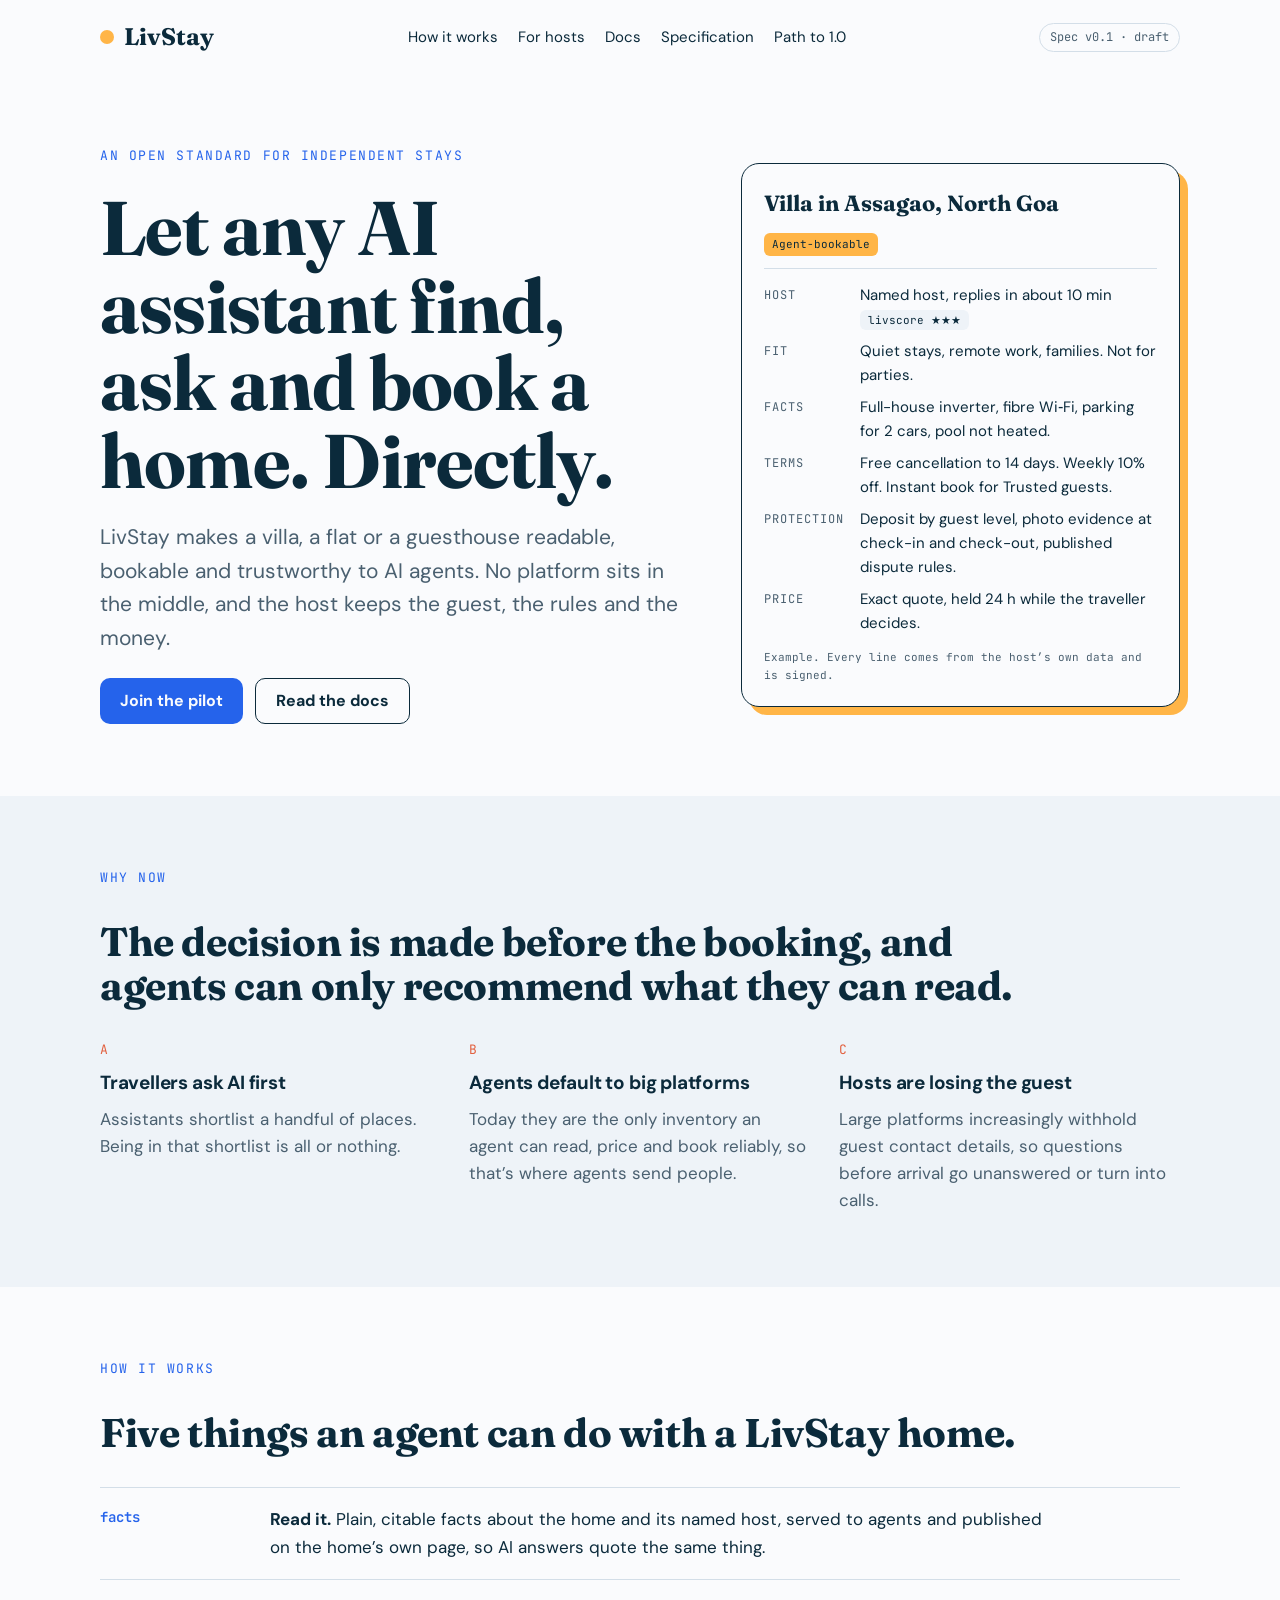
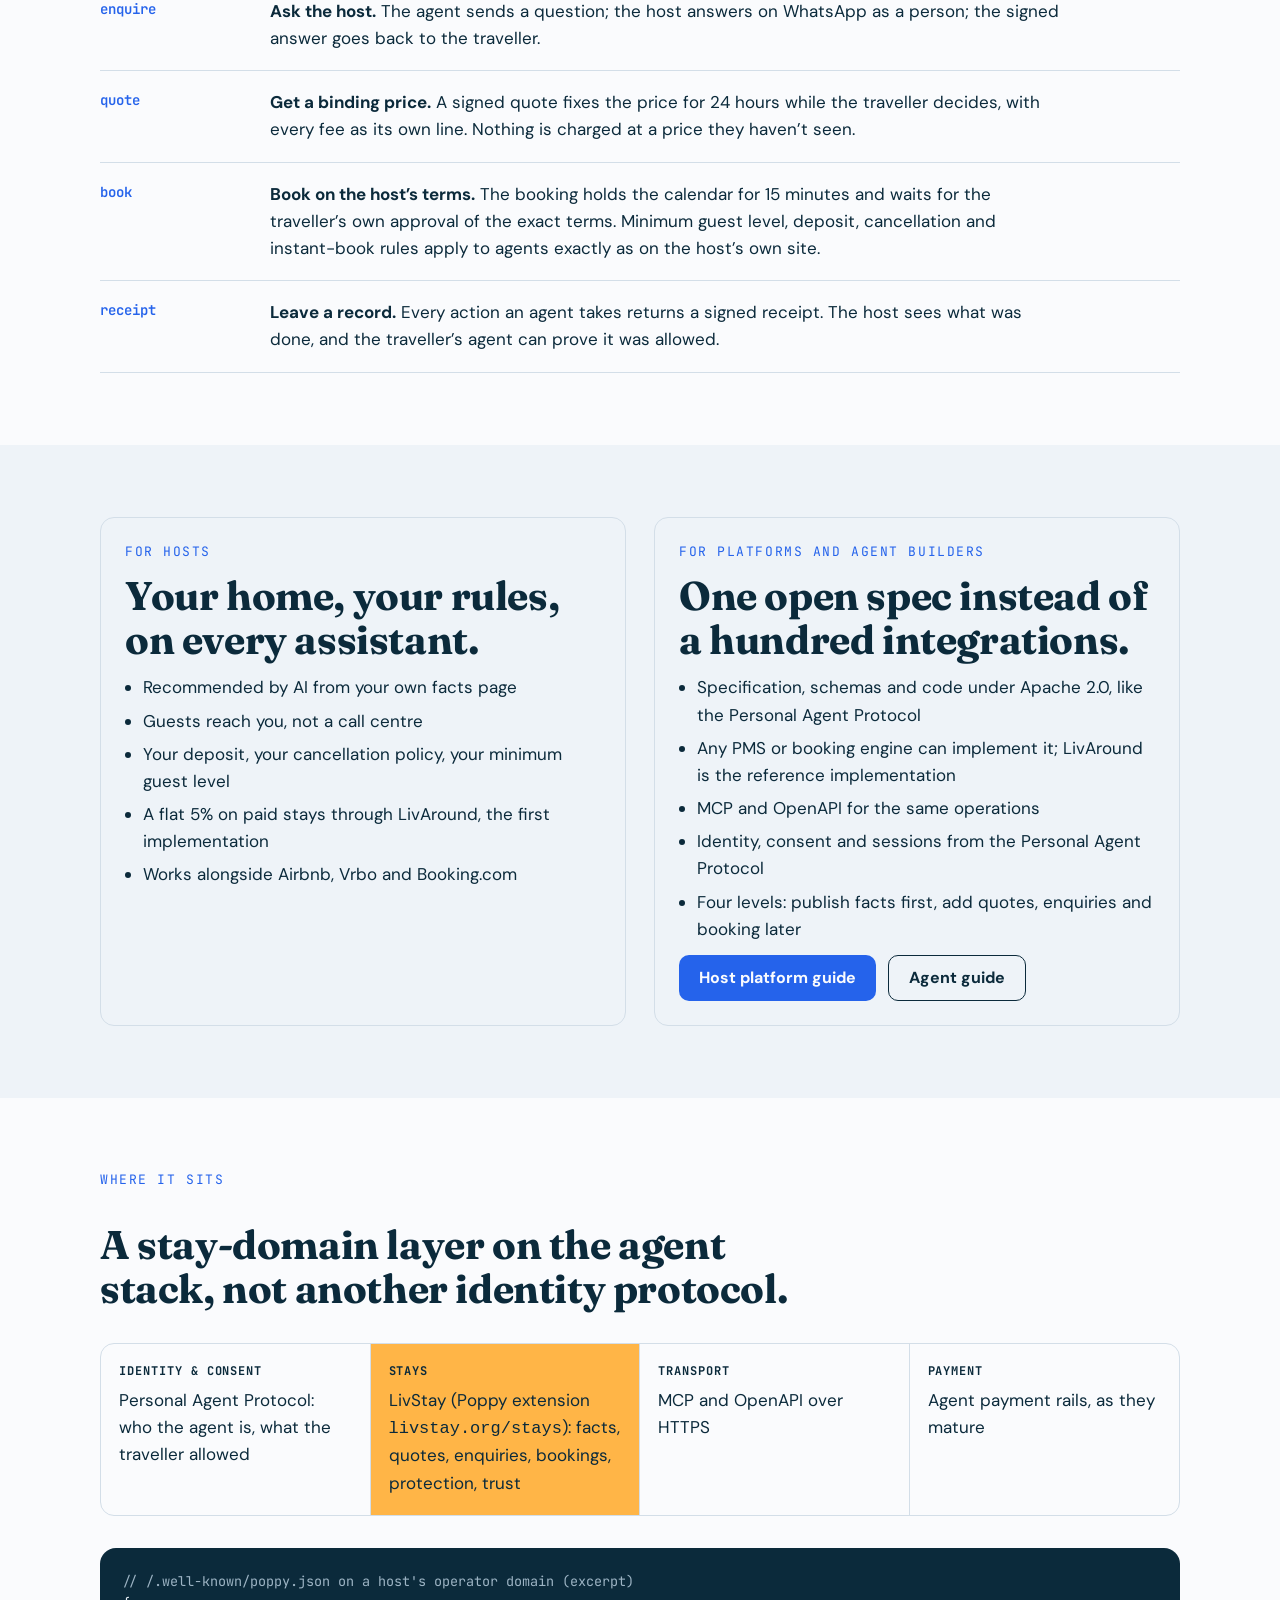
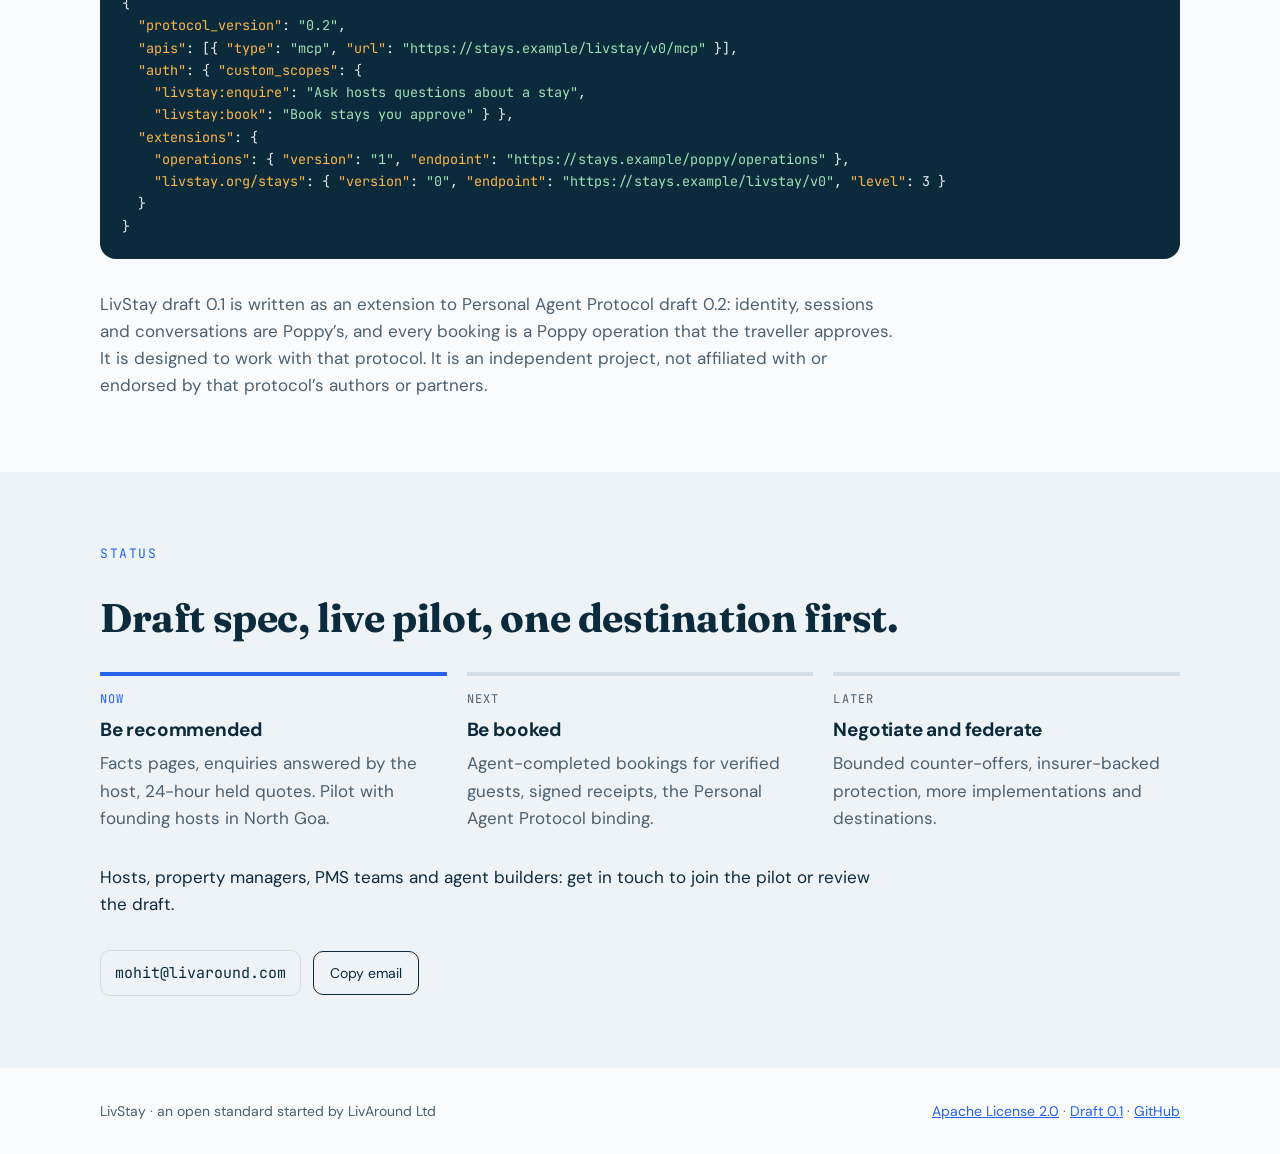
==== docs/index.html @ 71830072 "site: serve the built site from docs/ for branch-based Pages GitHub Pages is set to deploy from a br" ====
<!doctype html>
<html lang="en"><head><meta charset="utf-8"><meta name="viewport" content="width=device-width, initial-scale=1, viewport-fit=cover">
<link rel="canonical" href="https://livstay.org/">
<title>LivStay</title>
<meta name="claude:viewport-fit-sides" content="cover">
<meta name="description" content="LivStay is an open standard that makes independent homes readable, bookable and trustworthy to any AI assistant, with no platform in the middle.">
<link rel="preconnect" href="https://fonts.googleapis.com">
<link rel="stylesheet" href="https://fonts.googleapis.com/css2?family=Fraunces:opsz,wght@9..144,500;9..144,700&family=DM+Sans:opsz,wght@9..40,400;9..40,500;9..40,700&family=JetBrains+Mono:wght@400;600&display=swap">
<style>
html{padding-top:env(safe-area-inset-top,0px);padding-bottom:env(safe-area-inset-bottom,0px)}
/* Layout: one reading column with a wide "house facts" card and a manifest panel; sections as horizontal bands */
:root{
  --bg:#FAFBFD; --bg-2:#EEF3F8; --fg:#0B2A3B; --muted:#4A6070; --rule:#D3DEE8;
  --accent:#2563EB; --accent-ink:#FAFBFD; --sun:#FFB547; --sun-ink:#0B2A3B; --coral:#E2603F;
  --panel:#0B2A3B; --panel-fg:#E6EEF4; --panel-muted:#9DB4C4; --code-key:#FFB547; --code-str:#9FE0B6;
  --display:'Fraunces', Georgia, 'Times New Roman', serif;
  --body:'DM Sans', system-ui, -apple-system, 'Segoe UI', Arial, sans-serif;
  --mono:'JetBrains Mono', ui-monospace, 'Courier New', monospace;
}
@media (prefers-color-scheme: dark){:root:not([data-theme="light"]){
  --bg:#0A1C27; --bg-2:#0F2533; --fg:#E6EEF4; --muted:#A8BCCB; --rule:#24404F;
  --accent:#6EA0FF; --accent-ink:#0A1C27; --sun:#FFC46B; --sun-ink:#0A1C27; --coral:#FF8A6B;
  --panel:#122E3E; --panel-fg:#E6EEF4; --panel-muted:#9DB4C4; --code-key:#FFC46B; --code-str:#9FE0B6;
  color-scheme:dark }}
:root[data-theme="dark"]{
  --bg:#0A1C27; --bg-2:#0F2533; --fg:#E6EEF4; --muted:#A8BCCB; --rule:#24404F;
  --accent:#6EA0FF; --accent-ink:#0A1C27; --sun:#FFC46B; --sun-ink:#0A1C27; --coral:#FF8A6B;
  --panel:#122E3E; --panel-fg:#E6EEF4; --panel-muted:#9DB4C4; --code-key:#FFC46B; --code-str:#9FE0B6;
  color-scheme:dark }
*{box-sizing:border-box}
body{background:var(--bg);color:var(--fg);font-family:var(--body);font-size:17px;line-height:1.6;margin:0}
a{color:var(--accent)} a:focus-visible,button:focus-visible{outline:3px solid var(--sun);outline-offset:2px}
.band{padding-left:max(16px,env(safe-area-inset-left,0px));padding-right:max(16px,env(safe-area-inset-right,0px))}
.band.alt{background:var(--bg-2)}
.wrap{max-width:1080px;margin:0 auto;padding-block:72px;display:flex;flex-direction:column;gap:32px}
.eyebrow{font-family:var(--mono);font-size:13px;letter-spacing:.12em;text-transform:uppercase;color:var(--accent);margin:0}
h1,h2,h3{font-family:var(--display);font-weight:700;margin:0;text-wrap:balance;letter-spacing:-.01em}
h1{font-size:clamp(40px,6.2vw,76px);line-height:1.02}
h2{font-size:clamp(28px,3.4vw,40px);line-height:1.1}
h3{font-family:var(--body);font-size:19px;line-height:1.3}
p{margin:0;max-width:66ch}
.lede{font-size:clamp(18px,2vw,21px);color:var(--muted)}
.muted{color:var(--muted)}
nav.top .wrap{padding-block:18px;flex-direction:row;align-items:center;justify-content:space-between;gap:16px;flex-wrap:wrap}
.mark{font-family:var(--display);font-weight:700;font-size:24px;color:var(--fg);text-decoration:none;display:flex;align-items:center;gap:10px}
.mark i{width:14px;height:14px;border-radius:50%;background:var(--sun);display:inline-block}
.navlinks{display:flex;gap:20px;flex-wrap:wrap;font-size:15px}
.navlinks a{color:var(--fg);text-decoration:none}
.status{font-family:var(--mono);font-size:12px;padding:4px 10px;border:1px solid var(--rule);border-radius:999px;color:var(--muted)}
.hero{display:grid;grid-template-columns:minmax(0,1.15fr) minmax(0,.85fr);gap:48px;align-items:center}
@media (max-width:860px){.hero{grid-template-columns:minmax(0,1fr)}}
.hero-copy{display:flex;flex-direction:column;gap:22px;min-width:0}
.cta{display:flex;gap:12px;flex-wrap:wrap}
.btn{display:inline-flex;align-items:center;min-height:46px;padding:0 20px;border-radius:10px;font-weight:700;text-decoration:none;font-size:16px}
.btn.primary{background:var(--accent);color:var(--accent-ink)}
.btn.ghost{border:1.5px solid var(--fg);color:var(--fg)}
/* the house-facts card: the one bold object on the page */
.facts{background:var(--bg);border:1.5px solid var(--fg);border-radius:18px;padding:22px;display:flex;flex-direction:column;gap:14px;min-width:0;box-shadow:8px 8px 0 var(--sun)}
.facts header{display:flex;justify-content:space-between;align-items:baseline;gap:12px;border-bottom:1px solid var(--rule);padding-bottom:12px;flex-wrap:wrap}
.facts header b{font-family:var(--display);font-size:22px}
.facts dl{display:grid;grid-template-columns:auto minmax(0,1fr);gap:8px 16px;margin:0;font-size:15px}
.facts dt{font-family:var(--mono);font-size:12px;text-transform:uppercase;letter-spacing:.08em;color:var(--muted);padding-top:3px}
.facts dd{margin:0}
.chip{font-family:var(--mono);font-size:11px;padding:3px 8px;border-radius:6px;background:var(--bg-2);color:var(--fg)}
.chip.ok{background:var(--sun);color:var(--sun-ink)}
.facts small{font-family:var(--mono);font-size:11px;color:var(--muted)}
.grid3{display:grid;grid-template-columns:repeat(3,minmax(0,1fr));gap:28px}
.grid2{display:grid;grid-template-columns:repeat(2,minmax(0,1fr));gap:28px}
@media (max-width:760px){.grid3,.grid2{grid-template-columns:minmax(0,1fr)}}
.col{display:flex;flex-direction:column;gap:10px;min-width:0}
.col .n{font-family:var(--mono);font-size:13px;color:var(--coral)}
.flow{list-style:none;margin:0;padding:0;display:flex;flex-direction:column;border-top:1px solid var(--rule)}
.flow li{display:grid;grid-template-columns:150px minmax(0,1fr);gap:20px;padding:18px 0;border-bottom:1px solid var(--rule)}
@media (max-width:600px){.flow li{grid-template-columns:minmax(0,1fr);gap:6px}}
.flow code{font-family:var(--mono);font-size:14px;color:var(--accent);font-weight:600}
.panel{background:var(--panel);color:var(--panel-fg);border-radius:16px;padding:22px;overflow-x:auto;min-width:0}
.panel pre{margin:0;font-family:var(--mono);font-size:13.5px;line-height:1.65;white-space:pre}
.k{color:var(--code-key)} .s{color:var(--code-str)} .c{color:var(--panel-muted)}
.who{display:flex;flex-direction:column;gap:12px;padding:24px;border:1px solid var(--rule);border-radius:14px;min-width:0}
.who ul{margin:0;padding-left:18px;display:flex;flex-direction:column;gap:6px}
.stack{display:grid;grid-template-columns:repeat(4,minmax(0,1fr));gap:0;border:1px solid var(--rule);border-radius:14px;overflow:hidden}
@media (max-width:760px){.stack{grid-template-columns:minmax(0,1fr)}}
.stack div{padding:18px;border-right:1px solid var(--rule);display:flex;flex-direction:column;gap:6px;min-width:0}
.stack div:last-child{border-right:none}
@media (max-width:760px){.stack div{border-right:none;border-bottom:1px solid var(--rule)}.stack div:last-child{border-bottom:none}}
.stack div.us{background:var(--sun);color:var(--sun-ink)}
.stack b{font-family:var(--mono);font-size:12px;text-transform:uppercase;letter-spacing:.08em}
.roadmap{display:grid;grid-template-columns:repeat(3,minmax(0,1fr));gap:20px}
@media (max-width:760px){.roadmap{grid-template-columns:minmax(0,1fr)}}
.phase{border-top:4px solid var(--rule);padding-top:14px;display:flex;flex-direction:column;gap:8px}
.phase.now{border-top-color:var(--accent)}
.phase .tag{font-family:var(--mono);font-size:12px;letter-spacing:.1em;color:var(--muted)}
.phase.now .tag{color:var(--accent)}
.contact{display:flex;gap:12px;align-items:center;flex-wrap:wrap}
.contact code{font-family:var(--mono);font-size:15px;padding:10px 14px;border:1px solid var(--rule);border-radius:10px;user-select:all}
button.copy{font:inherit;font-size:14px;min-height:44px;padding:0 16px;border-radius:10px;border:1.5px solid var(--fg);background:transparent;color:var(--fg);cursor:pointer}
footer .wrap{padding-block:32px;flex-direction:row;justify-content:space-between;flex-wrap:wrap;gap:12px;font-size:14px;color:var(--muted)}
</style>

<nav class="top band"><div class="wrap">
  <a class="mark" href="#top"><i aria-hidden="true"></i>LivStay</a>
  <div class="navlinks"><a href="#how">How it works</a><a href="#hosts">For hosts</a><a href="docs/introduction.html">Docs</a><a href="docs/specification.html">Specification</a><a href="docs/path-to-1.html">Path to 1.0</a></div>
  <span class="status">Spec v0.1 · draft</span>
</div></nav>

<header class="band" id="top"><div class="wrap">
  <div class="hero">
    <div class="hero-copy">
      <p class="eyebrow">An open standard for independent stays</p>
      <h1>Let any AI assistant find, ask and book a home. Directly.</h1>
      <p class="lede">LivStay makes a villa, a flat or a guesthouse readable, bookable and trustworthy to AI agents. No platform sits in the middle, and the host keeps the guest, the rules and the money.</p>
      <div class="cta">
        <a class="btn primary" href="#status">Join the pilot</a>
        <a class="btn ghost" href="docs/introduction.html">Read the docs</a>
      </div>
    </div>
    <article class="facts" aria-label="Example: what an agent reads about a home">
      <header><b>Villa in Assagao, North Goa</b><span class="chip ok">Agent-bookable</span></header>
      <dl>
        <dt>Host</dt><dd>Named host, replies in about 10 min <span class="chip">livscore ★★★</span></dd>
        <dt>Fit</dt><dd>Quiet stays, remote work, families. Not for parties.</dd>
        <dt>Facts</dt><dd>Full-house inverter, fibre Wi‑Fi, parking for 2 cars, pool not heated.</dd>
        <dt>Terms</dt><dd>Free cancellation to 14 days. Weekly 10% off. Instant book for Trusted guests.</dd>
        <dt>Protection</dt><dd>Deposit by guest level, photo evidence at check-in and check-out, published dispute rules.</dd>
        <dt>Price</dt><dd>Exact quote, held 24 h while the traveller decides.</dd>
      </dl>
      <small>Example. Every line comes from the host’s own data and is signed.</small>
    </article>
  </div>
</div></header>

<section class="band alt" aria-labelledby="why-h"><div class="wrap">
  <p class="eyebrow">Why now</p>
  <h2 id="why-h">The decision is made before the booking, and agents can only recommend what they can read.</h2>
  <div class="grid3">
    <div class="col"><span class="n">A</span><h3>Travellers ask AI first</h3><p class="muted">Assistants shortlist a handful of places. Being in that shortlist is all or nothing.</p></div>
    <div class="col"><span class="n">B</span><h3>Agents default to big platforms</h3><p class="muted">Today they are the only inventory an agent can read, price and book reliably, so that’s where agents send people.</p></div>
    <div class="col"><span class="n">C</span><h3>Hosts are losing the guest</h3><p class="muted">Large platforms increasingly withhold guest contact details, so questions before arrival go unanswered or turn into calls.</p></div>
  </div>
</div></section>

<section class="band" id="how" aria-labelledby="how-h"><div class="wrap">
  <p class="eyebrow">How it works</p>
  <h2 id="how-h">Five things an agent can do with a LivStay home.</h2>
  <ol class="flow">
    <li><code>facts</code><p><b>Read it.</b> Plain, citable facts about the home and its named host, served to agents and published on the home’s own page, so AI answers quote the same thing.</p></li>
    <li><code>enquire</code><p><b>Ask the host.</b> The agent sends a question; the host answers on WhatsApp as a person; the signed answer goes back to the traveller.</p></li>
    <li><code>quote</code><p><b>Get a binding price.</b> A signed quote fixes the price for 24 hours while the traveller decides, with every fee as its own line. Nothing is charged at a price they haven’t seen.</p></li>
    <li><code>book</code><p><b>Book on the host’s terms.</b> The booking holds the calendar for 15 minutes and waits for the traveller’s own approval of the exact terms. Minimum guest level, deposit, cancellation and instant-book rules apply to agents exactly as on the host’s own site.</p></li>
    <li><code>receipt</code><p><b>Leave a record.</b> Every action an agent takes returns a signed receipt. The host sees what was done, and the traveller’s agent can prove it was allowed.</p></li>
  </ol>
</div></section>

<section class="band alt" id="hosts" aria-labelledby="hosts-h"><div class="wrap">
  <div class="grid2">
    <div class="who">
      <p class="eyebrow">For hosts</p>
      <h2 id="hosts-h">Your home, your rules, on every assistant.</h2>
      <ul>
        <li>Recommended by AI from your own facts page</li>
        <li>Guests reach you, not a call centre</li>
        <li>Your deposit, your cancellation policy, your minimum guest level</li>
        <li>A flat 5% on paid stays through LivAround, the first implementation</li>
        <li>Works alongside Airbnb, Vrbo and Booking.com</li>
      </ul>
    </div>
    <div class="who" id="builders">
      <p class="eyebrow">For platforms and agent builders</p>
      <h2>One open spec instead of a hundred integrations.</h2>
      <ul>
        <li>Specification, schemas and code under Apache 2.0, like the Personal Agent Protocol</li>
        <li>Any PMS or booking engine can implement it; LivAround is the reference implementation</li>
        <li>MCP and OpenAPI for the same operations</li>
        <li>Identity, consent and sessions from the Personal Agent Protocol</li>
        <li>Four levels: publish facts first, add quotes, enquiries and booking later</li>
      </ul>
      <div class="cta"><a class="btn primary" href="docs/guide-host-platforms.html">Host platform guide</a><a class="btn ghost" href="docs/guide-agents.html">Agent guide</a></div>
    </div>
  </div>
</div></section>

<section class="band" aria-labelledby="stack-h"><div class="wrap">
  <p class="eyebrow">Where it sits</p>
  <h2 id="stack-h">A stay-domain layer on the agent stack, not another identity protocol.</h2>
  <div class="stack" role="list">
    <div role="listitem"><b>Identity & consent</b><span>Personal Agent Protocol: who the agent is, what the traveller allowed</span></div>
    <div role="listitem" class="us"><b>Stays</b><span>LivStay (Poppy extension <code>livstay.org/stays</code>): facts, quotes, enquiries, bookings, protection, trust</span></div>
    <div role="listitem"><b>Transport</b><span>MCP and OpenAPI over HTTPS</span></div>
    <div role="listitem"><b>Payment</b><span>Agent payment rails, as they mature</span></div>
  </div>
  <div class="panel" aria-label="Example discovery file">
<pre><span class="c">// /.well-known/poppy.json on a host's operator domain (excerpt)</span>
{
  <span class="k">"protocol_version"</span>: <span class="s">"0.2"</span>,
  <span class="k">"apis"</span>: [{ <span class="k">"type"</span>: <span class="s">"mcp"</span>, <span class="k">"url"</span>: <span class="s">"https://stays.example/livstay/v0/mcp"</span> }],
  <span class="k">"auth"</span>: { <span class="k">"custom_scopes"</span>: {
    <span class="k">"livstay:enquire"</span>: <span class="s">"Ask hosts questions about a stay"</span>,
    <span class="k">"livstay:book"</span>: <span class="s">"Book stays you approve"</span> } },
  <span class="k">"extensions"</span>: {
    <span class="k">"operations"</span>: { <span class="k">"version"</span>: <span class="s">"1"</span>, <span class="k">"endpoint"</span>: <span class="s">"https://stays.example/poppy/operations"</span> },
    <span class="k">"livstay.org/stays"</span>: { <span class="k">"version"</span>: <span class="s">"0"</span>, <span class="k">"endpoint"</span>: <span class="s">"https://stays.example/livstay/v0"</span>, <span class="k">"level"</span>: 3 }
  }
}</pre>
  </div>
  <p class="muted">LivStay draft 0.1 is written as an extension to Personal Agent Protocol draft 0.2: identity, sessions and conversations are Poppy’s, and every booking is a Poppy operation that the traveller approves. It is designed to work with that protocol. It is an independent project, not affiliated with or endorsed by that protocol’s authors or partners.</p>
</div></section>

<section class="band alt" id="status" aria-labelledby="status-h"><div class="wrap">
  <p class="eyebrow">Status</p>
  <h2 id="status-h">Draft spec, live pilot, one destination first.</h2>
  <div class="roadmap">
    <div class="phase now"><span class="tag">NOW</span><h3>Be recommended</h3><p class="muted">Facts pages, enquiries answered by the host, 24-hour held quotes. Pilot with founding hosts in North Goa.</p></div>
    <div class="phase"><span class="tag">NEXT</span><h3>Be booked</h3><p class="muted">Agent-completed bookings for verified guests, signed receipts, the Personal Agent Protocol binding.</p></div>
    <div class="phase"><span class="tag">LATER</span><h3>Negotiate and federate</h3><p class="muted">Bounded counter-offers, insurer-backed protection, more implementations and destinations.</p></div>
  </div>
  <p>Hosts, property managers, PMS teams and agent builders: get in touch to join the pilot or review the draft.</p>
  <div class="contact">
    <code id="email">mohit@livaround.com</code>
    <button class="copy" id="copy" type="button">Copy email</button>
    <span class="muted" id="copied" aria-live="polite"></span>
  </div>
</div></section>

<footer class="band"><div class="wrap">
  <span>LivStay · an open standard started by LivAround Ltd</span>
  <span><a href="docs/license.html">Apache License 2.0</a> · <a href="docs/specification.html">Draft 0.1</a> · <a href="https://github.com/livaroundltd/livstay">GitHub</a></span>
</div></footer>

<script>
document.getElementById('copy').addEventListener('click', function(){
  var t = document.getElementById('email').textContent, msg = document.getElementById('copied');
  try {
    navigator.clipboard.writeText(t).then(function(){ msg.textContent = 'Copied'; }, function(){ sel(); });
  } catch(e){ sel(); }
  function sel(){ var r = document.createRange(); r.selectNodeContents(document.getElementById('email')); var s = getSelection(); s.removeAllRanges(); s.addRange(r); msg.textContent = 'Selected, press Ctrl or Cmd + C'; }
});
</script>

</html>
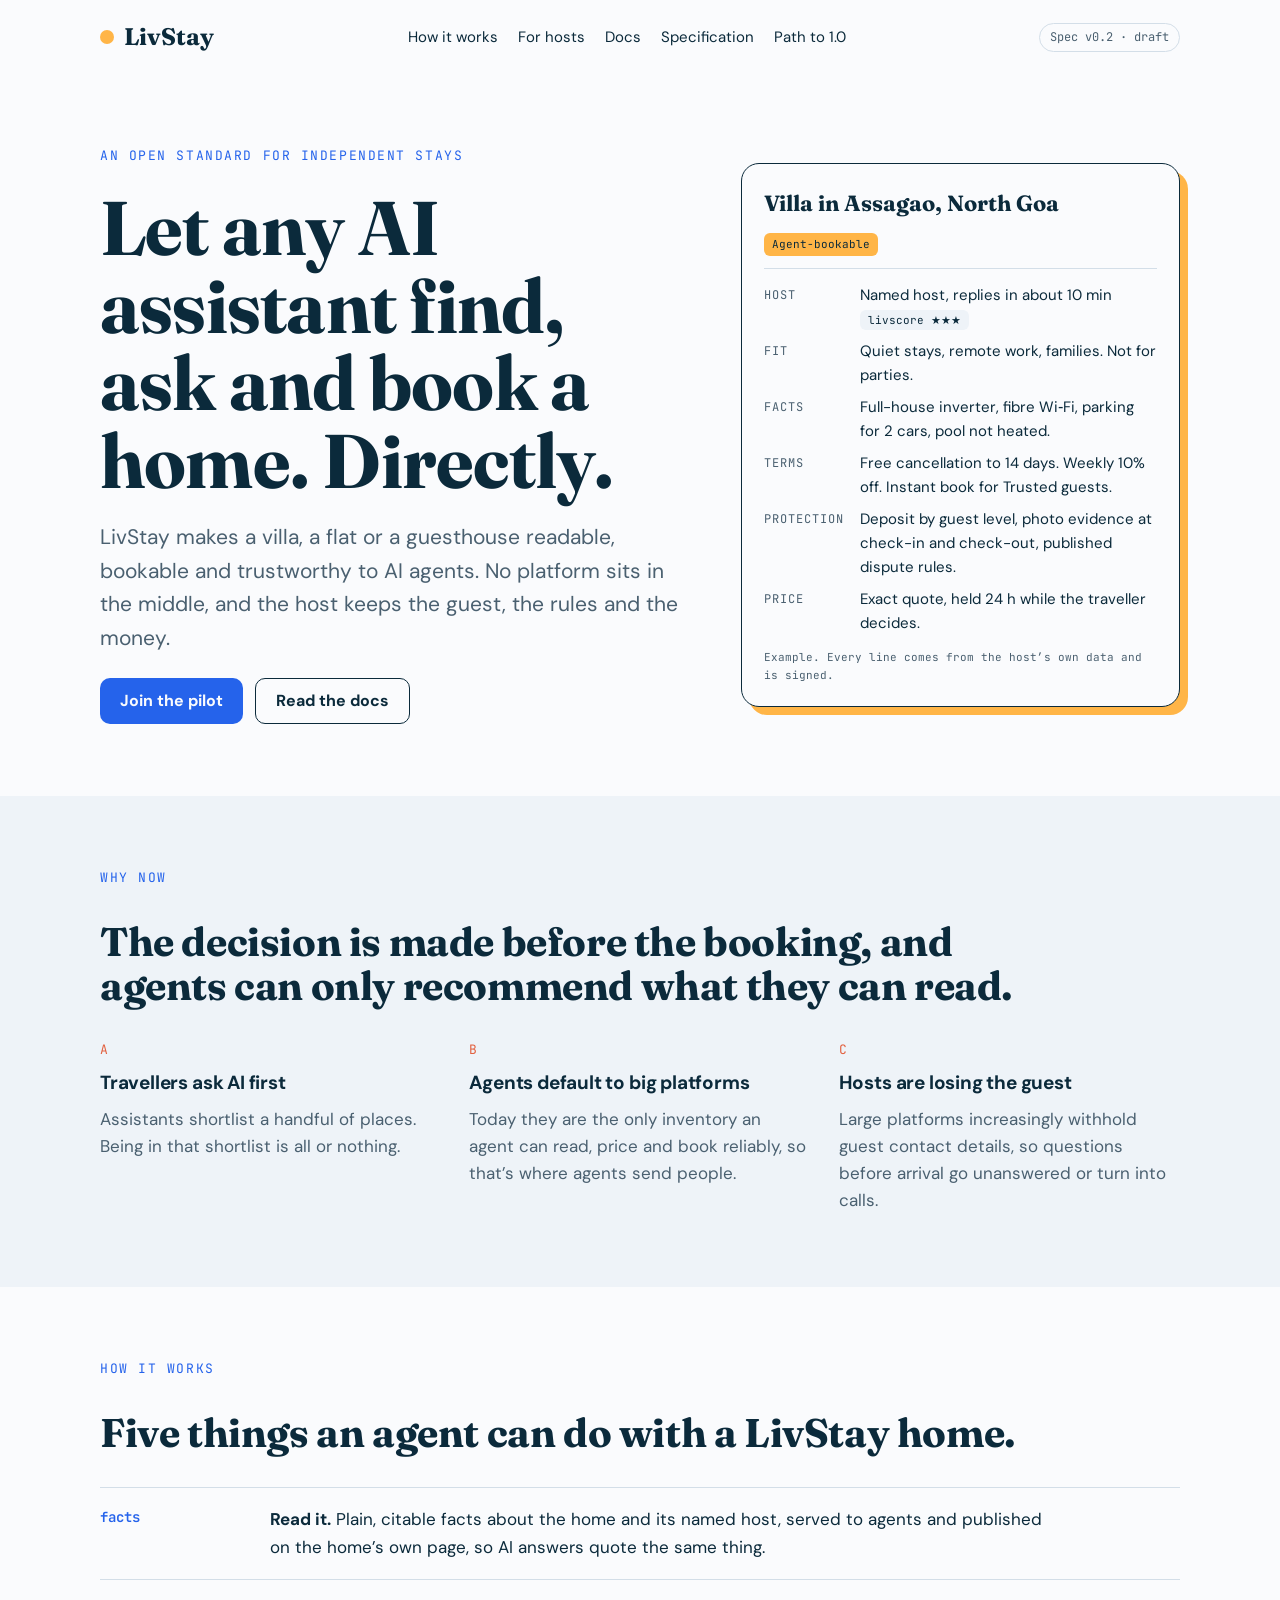
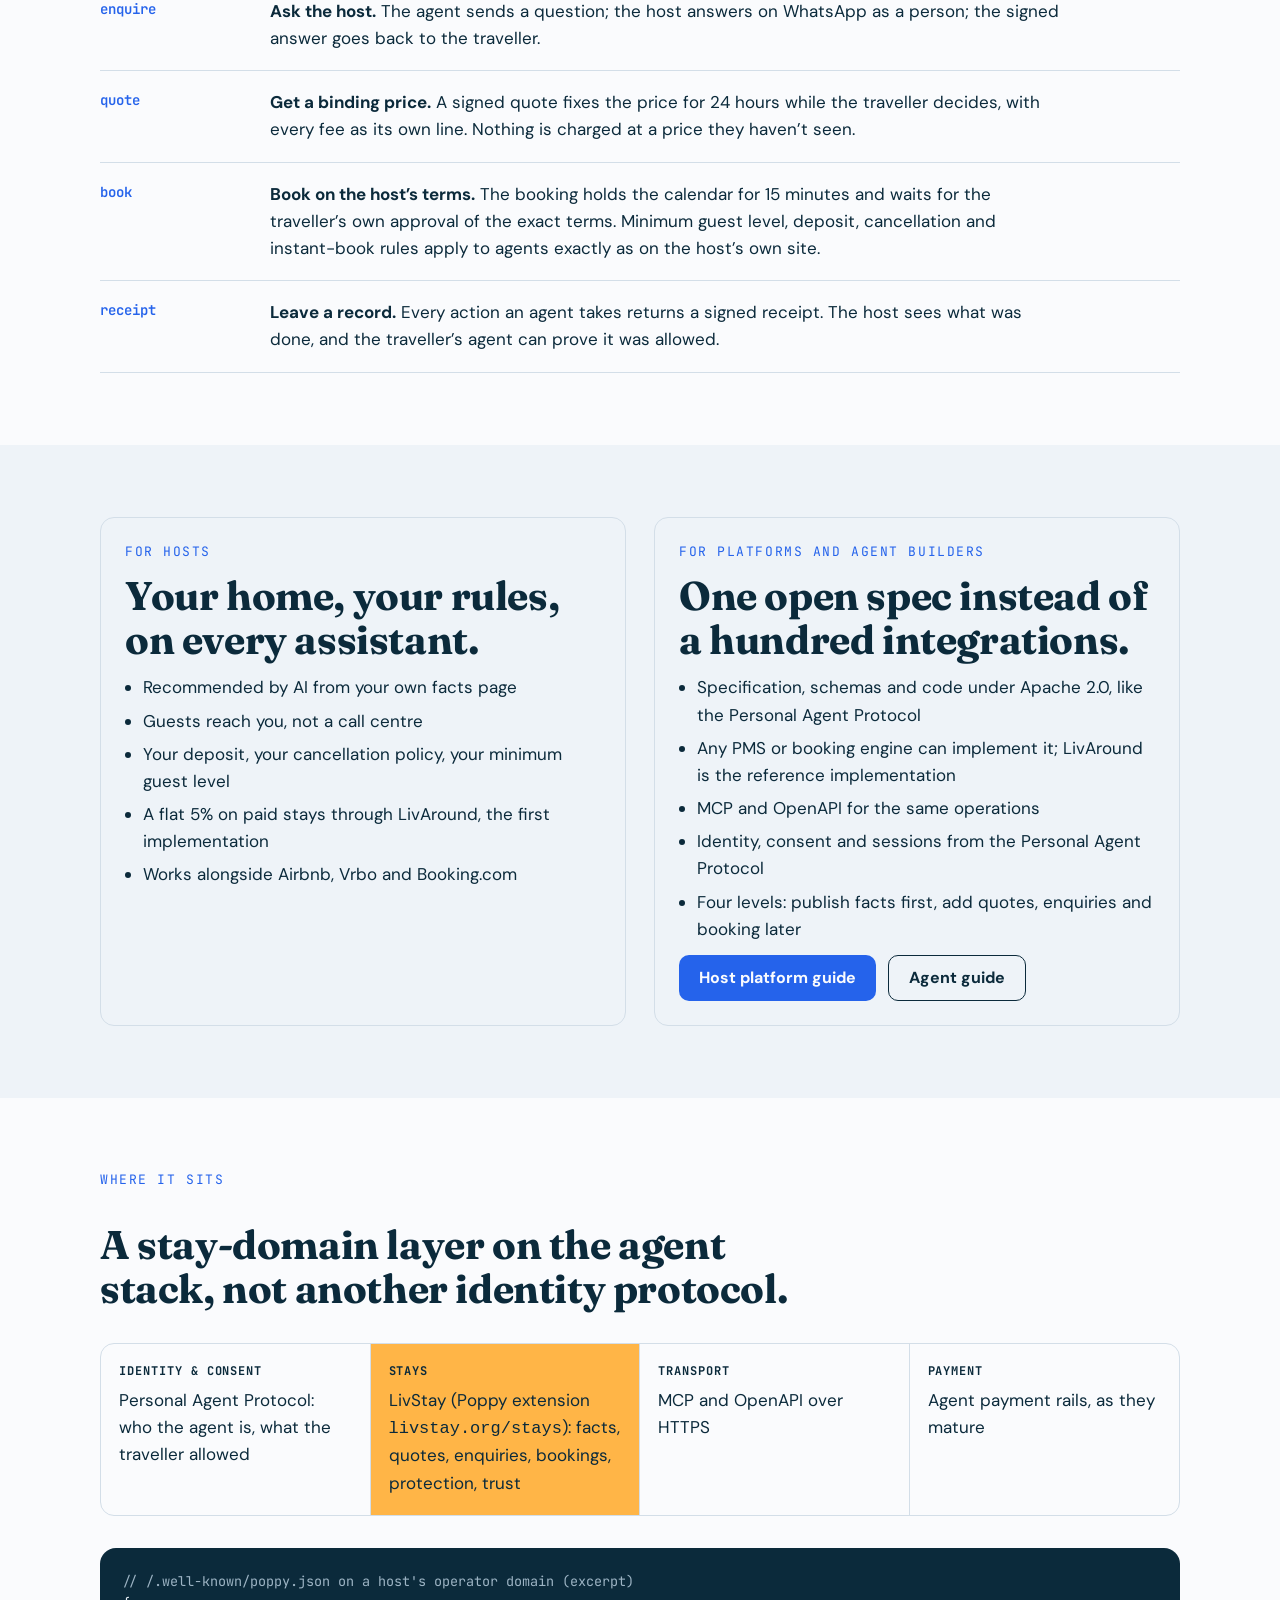
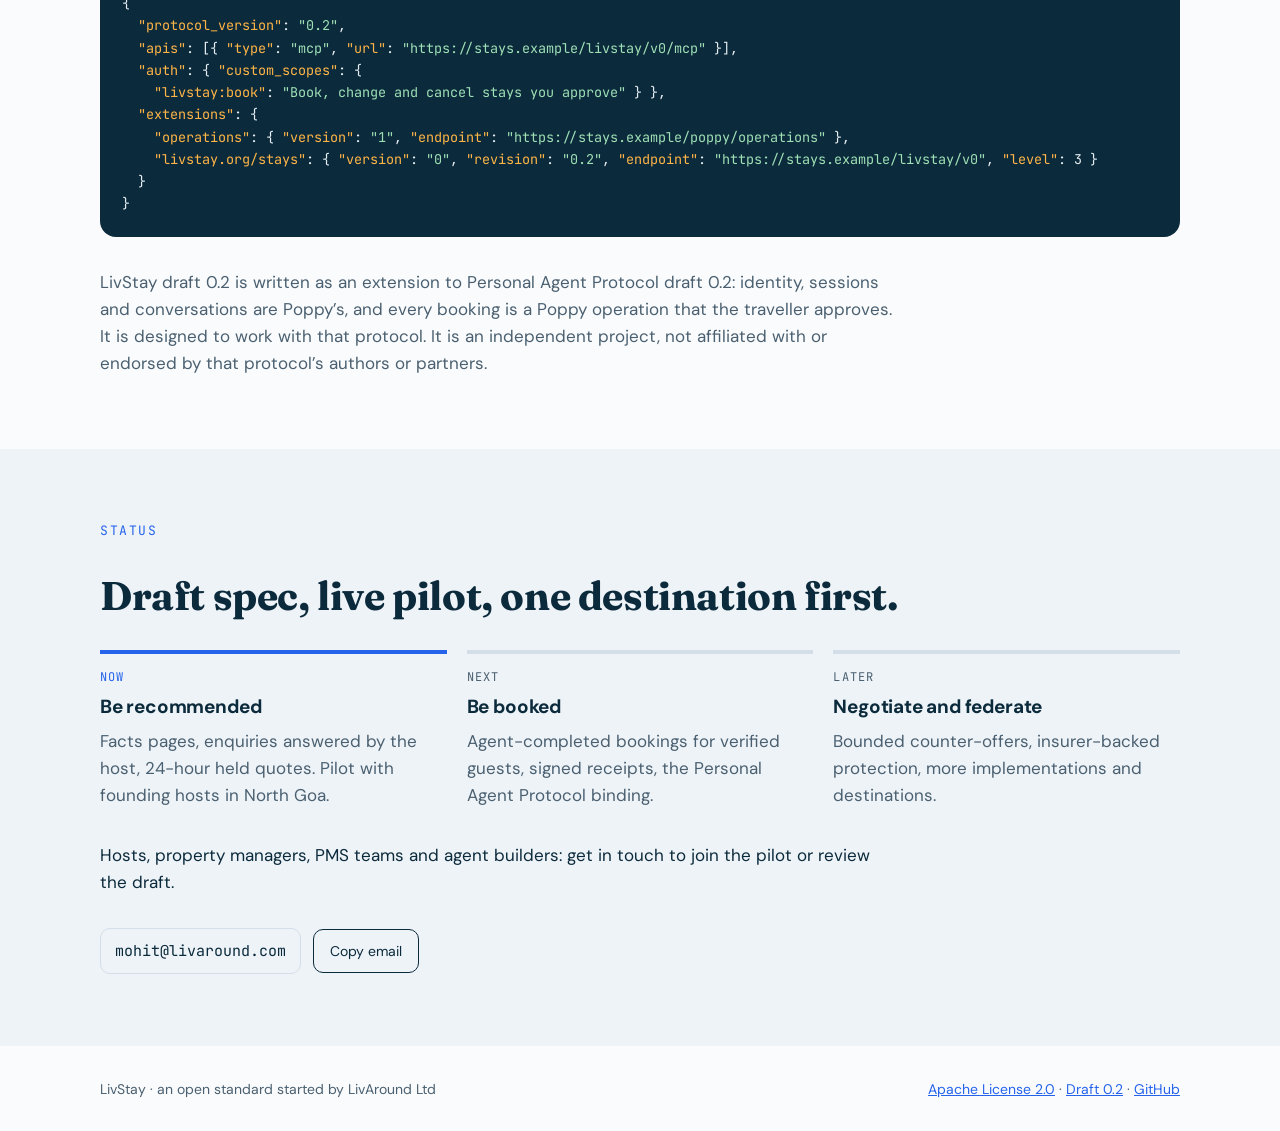
==== commit 61eac8a0: "LivStay draft 0.2: Poppy-aligned access, completion, wire format, conformance Addresses the interope" ====
--- a/docs/index.html
+++ b/docs/index.html
@@ -100,7 +100,7 @@
 <nav class="top band"><div class="wrap">
   <a class="mark" href="#top"><i aria-hidden="true"></i>LivStay</a>
   <div class="navlinks"><a href="#how">How it works</a><a href="#hosts">For hosts</a><a href="docs/introduction.html">Docs</a><a href="docs/specification.html">Specification</a><a href="docs/path-to-1.html">Path to 1.0</a></div>
-  <span class="status">Spec v0.1 · draft</span>
+  <span class="status">Spec v0.2 · draft</span>
 </div></nav>
 
 <header class="band" id="top"><div class="wrap">
@@ -194,15 +194,14 @@
   <span class="k">"protocol_version"</span>: <span class="s">"0.2"</span>,
   <span class="k">"apis"</span>: [{ <span class="k">"type"</span>: <span class="s">"mcp"</span>, <span class="k">"url"</span>: <span class="s">"https://stays.example/livstay/v0/mcp"</span> }],
   <span class="k">"auth"</span>: { <span class="k">"custom_scopes"</span>: {
-    <span class="k">"livstay:enquire"</span>: <span class="s">"Ask hosts questions about a stay"</span>,
-    <span class="k">"livstay:book"</span>: <span class="s">"Book stays you approve"</span> } },
+    <span class="k">"livstay:book"</span>: <span class="s">"Book, change and cancel stays you approve"</span> } },
   <span class="k">"extensions"</span>: {
     <span class="k">"operations"</span>: { <span class="k">"version"</span>: <span class="s">"1"</span>, <span class="k">"endpoint"</span>: <span class="s">"https://stays.example/poppy/operations"</span> },
-    <span class="k">"livstay.org/stays"</span>: { <span class="k">"version"</span>: <span class="s">"0"</span>, <span class="k">"endpoint"</span>: <span class="s">"https://stays.example/livstay/v0"</span>, <span class="k">"level"</span>: 3 }
+    <span class="k">"livstay.org/stays"</span>: { <span class="k">"version"</span>: <span class="s">"0"</span>, <span class="k">"revision"</span>: <span class="s">"0.2"</span>, <span class="k">"endpoint"</span>: <span class="s">"https://stays.example/livstay/v0"</span>, <span class="k">"level"</span>: 3 }
   }
 }</pre>
   </div>
-  <p class="muted">LivStay draft 0.1 is written as an extension to Personal Agent Protocol draft 0.2: identity, sessions and conversations are Poppy’s, and every booking is a Poppy operation that the traveller approves. It is designed to work with that protocol. It is an independent project, not affiliated with or endorsed by that protocol’s authors or partners.</p>
+  <p class="muted">LivStay draft 0.2 is written as an extension to Personal Agent Protocol draft 0.2: identity, sessions and conversations are Poppy’s, and every booking is a Poppy operation that the traveller approves. It is designed to work with that protocol. It is an independent project, not affiliated with or endorsed by that protocol’s authors or partners.</p>
 </div></section>
 
 <section class="band alt" id="status" aria-labelledby="status-h"><div class="wrap">
@@ -223,7 +222,7 @@
 
 <footer class="band"><div class="wrap">
   <span>LivStay · an open standard started by LivAround Ltd</span>
-  <span><a href="docs/license.html">Apache License 2.0</a> · <a href="docs/specification.html">Draft 0.1</a> · <a href="https://github.com/livaroundltd/livstay">GitHub</a></span>
+  <span><a href="docs/license.html">Apache License 2.0</a> · <a href="docs/specification.html">Draft 0.2</a> · <a href="https://github.com/livaroundltd/livstay">GitHub</a></span>
 </div></footer>
 
 <script>
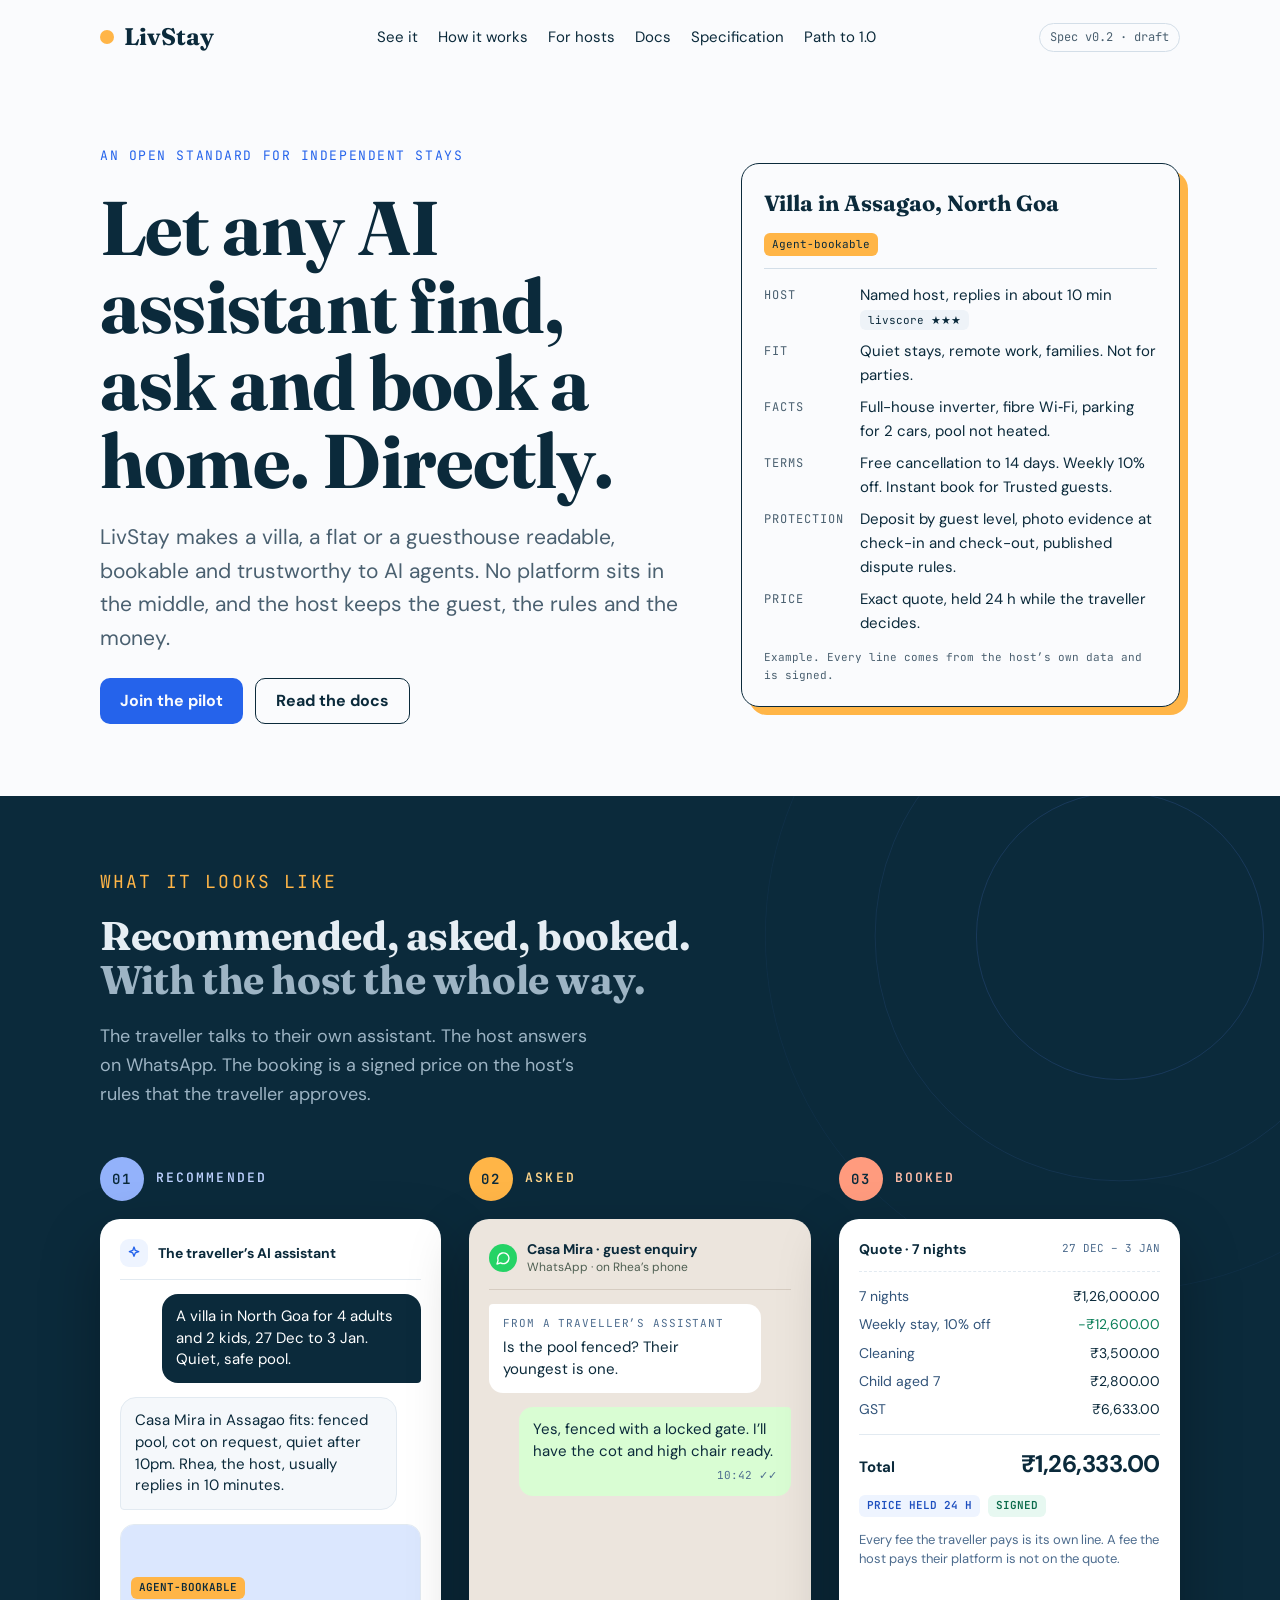
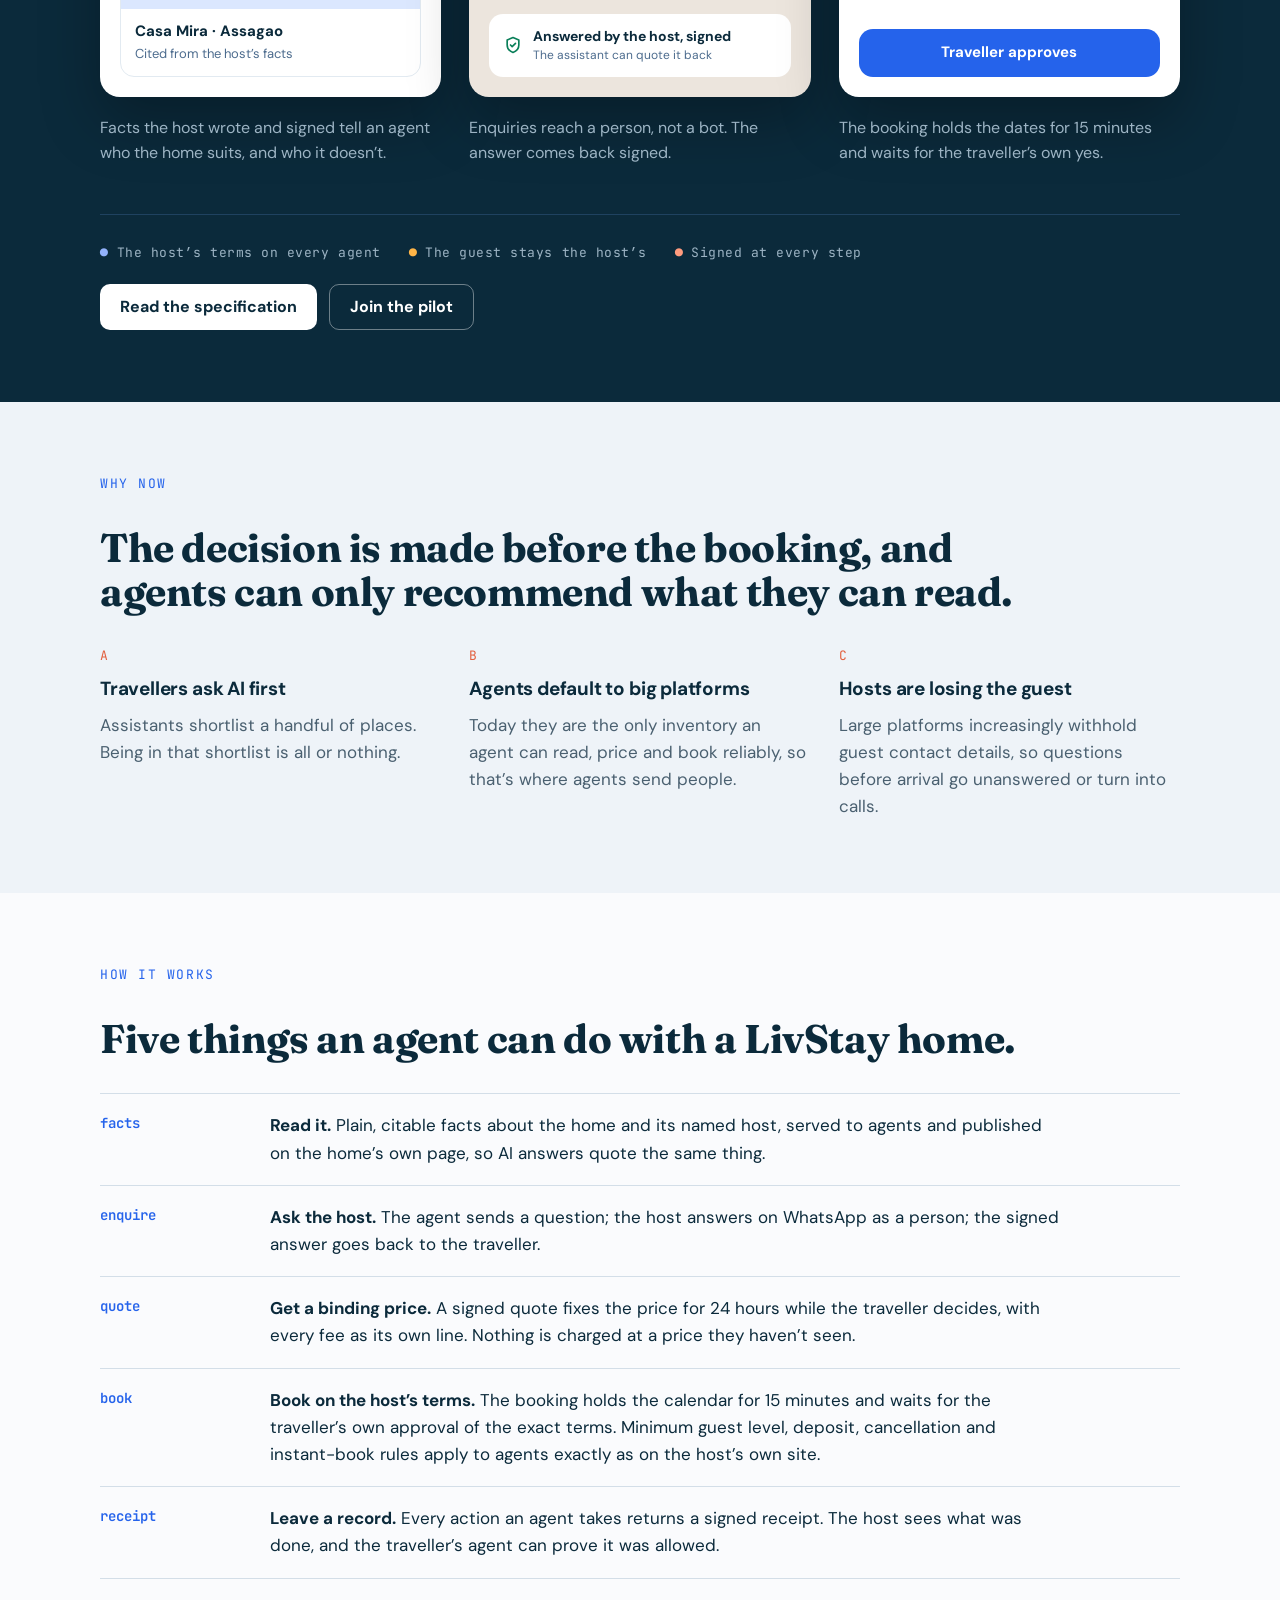
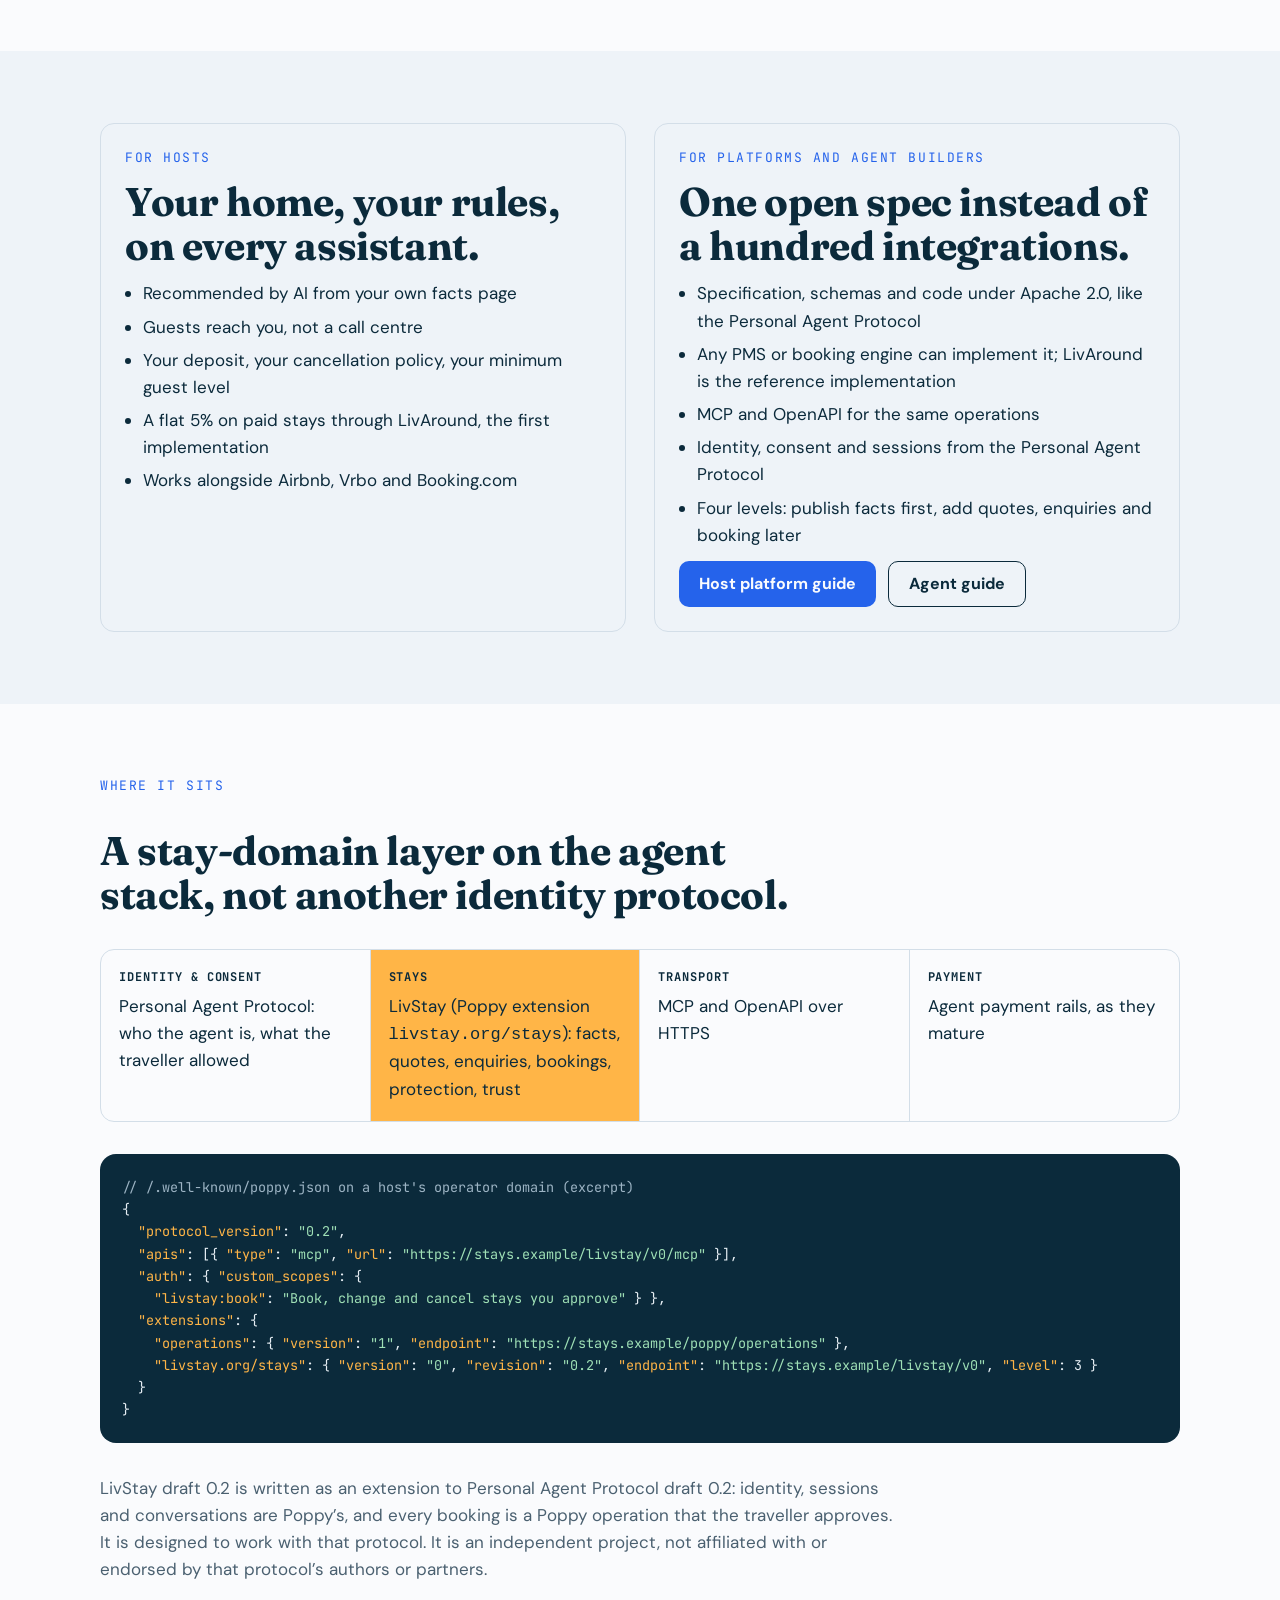
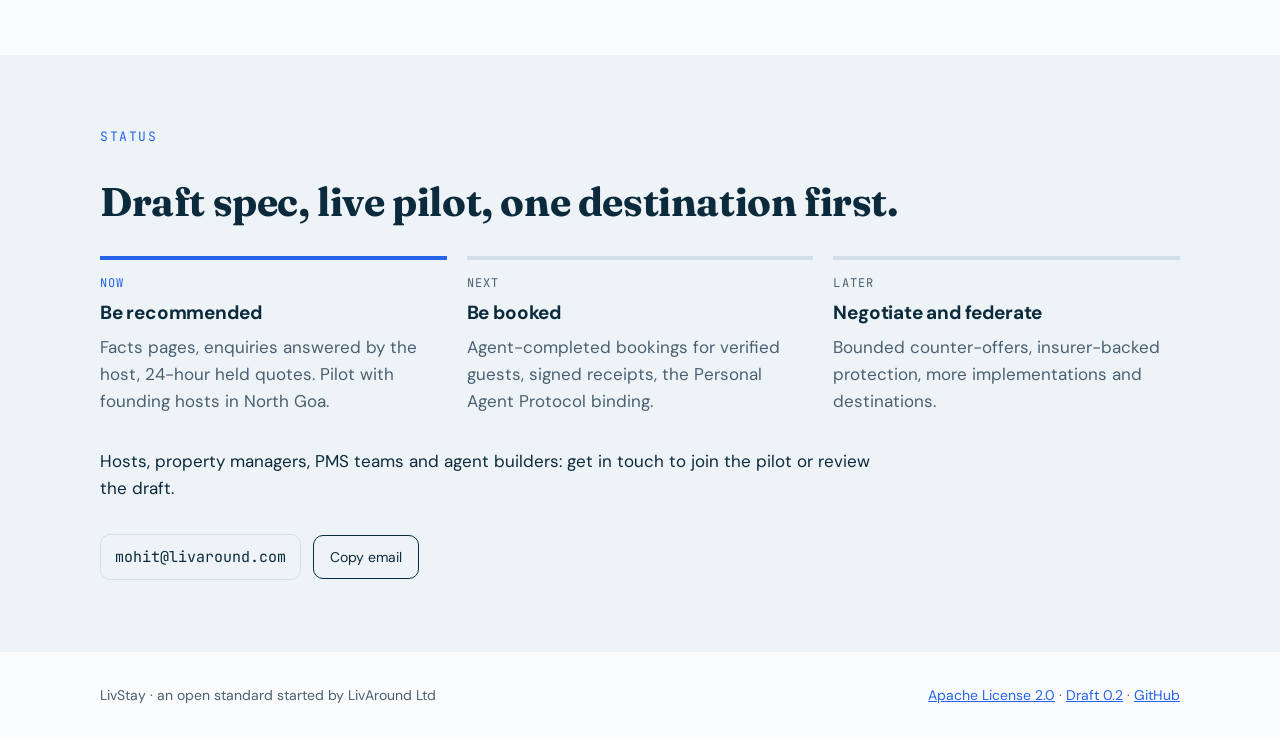
==== commit 6a21bab6: "site: add the 'Recommended, asked, booked' section to the homepage Ports the LivStay section redesig" ====
--- a/docs/index.html
+++ b/docs/index.html
@@ -94,12 +94,63 @@
 .contact{display:flex;gap:12px;align-items:center;flex-wrap:wrap}
 .contact code{font-family:var(--mono);font-size:15px;padding:10px 14px;border:1px solid var(--rule);border-radius:10px;user-select:all}
 button.copy{font:inherit;font-size:14px;min-height:44px;padding:0 16px;border-radius:10px;border:1.5px solid var(--fg);background:transparent;color:var(--fg);cursor:pointer}
+/* journey band: a traveller's assistant, the host's WhatsApp, the signed quote. The three cards are
+   specimens of other surfaces, so they keep their own light colours in both themes. */
+.journey{background:var(--panel);color:var(--panel-fg);position:relative;overflow:hidden}
+.journey .wrap{position:relative;gap:48px}
+.journey .eyebrow{color:var(--sun)}
+.journey h2 .soft{display:block;color:var(--panel-muted)}
+.j-head{display:flex;flex-wrap:wrap;justify-content:space-between;align-items:flex-end;gap:20px 56px}
+.j-head p{max-width:42ch;color:var(--panel-muted);font-size:18px}
+.j-rings{position:absolute;right:-220px;top:-240px;width:760px;height:auto;pointer-events:none;opacity:.9}
+.j-grid{list-style:none;margin:0;padding:0;display:grid;grid-template-columns:repeat(3,minmax(0,1fr));gap:28px;position:relative}
+@media (max-width:900px){.j-grid{grid-template-columns:minmax(0,1fr)}}
+.j-step{display:flex;flex-direction:column;gap:18px;min-width:0}
+.j-label{display:flex;align-items:center;gap:12px;font-family:var(--mono);font-size:13px;font-weight:600;letter-spacing:.16em}
+.j-num{width:44px;height:44px;border-radius:999px;display:inline-flex;align-items:center;justify-content:center;font-size:14px;flex:none;color:#0B2A3B}
+.j-step:nth-child(1) .j-num{background:#93B2FB} .j-step:nth-child(1) .j-label{color:#BCD0FD}
+.j-step:nth-child(2) .j-num{background:#FFB547} .j-step:nth-child(2) .j-label{color:#FFD58A}
+.j-step:nth-child(3) .j-num{background:#FF9B7E} .j-step:nth-child(3) .j-label{color:#FFBDA8}
+.j-card{flex:1;border-radius:20px;padding:20px;display:flex;flex-direction:column;gap:14px;background:#FFFFFF;color:#0B2A3B;box-shadow:0 24px 60px rgba(0,0,0,.28);font-size:15px;line-height:1.45}
+.j-card .top{display:flex;align-items:center;gap:10px;padding-bottom:12px;border-bottom:1px solid #E2EAF1;font-size:14px;font-weight:700}
+.j-card .top small{display:block;font-weight:400;font-size:12px;color:#4D6C8E}
+.j-ico{width:28px;height:28px;border-radius:9px;display:inline-flex;align-items:center;justify-content:center;flex:none}
+.j-me{align-self:flex-end;max-width:86%;background:#0B2A3B;color:#FFFFFF;border-radius:16px 16px 4px 16px;padding:12px 14px}
+.j-ai{max-width:92%;background:#F5F8FB;border:1px solid #E2EAF1;border-radius:16px 16px 16px 4px;padding:12px 14px}
+.j-home{margin-top:auto;border:1px solid #E2EAF1;border-radius:14px;overflow:hidden}
+.j-home .pic{height:84px;background:#DBE7FE;display:flex;align-items:flex-end;padding:10px}
+.j-home .meta{padding:12px 14px;display:flex;flex-direction:column;gap:2px}
+.j-home .meta span{font-size:13px;color:#4D6C8E}
+.j-tag{font-family:var(--mono);font-size:11px;font-weight:600;padding:3px 8px;border-radius:6px}
+.j-card.wa{background:#ECE5DD}
+.j-card.wa .top{border-bottom-color:#D6CCC1}
+.j-card.wa .top small{color:#4F5F52}
+.j-in{max-width:90%;background:#FFFFFF;border-radius:4px 14px 14px 14px;padding:12px 14px;display:flex;flex-direction:column;gap:6px}
+.j-in .from{font-family:var(--mono);font-size:11px;letter-spacing:.08em;color:#4D6C8E}
+.j-out{align-self:flex-end;max-width:90%;background:#D9FDD3;border-radius:14px 4px 14px 14px;padding:12px 14px;display:flex;flex-direction:column;gap:6px}
+.j-out .t{align-self:flex-end;font-family:var(--mono);font-size:11px;color:#4D6C8E}
+.j-signed{margin-top:auto;display:flex;align-items:center;gap:10px;background:#FFFFFF;border-radius:14px;padding:12px 14px}
+.j-signed small{display:block;font-size:12px;color:#4D6C8E}
+.j-q{margin:0;display:flex;flex-direction:column;gap:8px;font-size:14px;font-variant-numeric:tabular-nums}
+.j-q div{display:flex;justify-content:space-between;gap:12px}
+.j-q dt{color:#32547A} .j-q dd{margin:0}
+.j-q .off{color:#0A7F59}
+.j-total{display:flex;justify-content:space-between;align-items:baseline;gap:12px;padding-top:12px;border-top:1px solid #E2EAF1;font-weight:700}
+.j-total b{font-size:24px;letter-spacing:-.02em;font-variant-numeric:tabular-nums}
+.j-approve{margin-top:auto;min-height:48px;border-radius:14px;background:#2563EB;color:#FFFFFF;font-weight:700;display:flex;align-items:center;justify-content:center}
+.j-step > p{color:var(--panel-muted);font-size:16px}
+.j-foot{display:flex;flex-wrap:wrap;justify-content:space-between;align-items:center;gap:20px 32px;padding-top:28px;border-top:1px solid #1F4260}
+.j-foot ul{list-style:none;margin:0;padding:0;display:flex;flex-wrap:wrap;gap:10px 28px;font-family:var(--mono);font-size:13px;letter-spacing:.04em;color:var(--panel-muted)}
+.j-foot li::before{content:"●";margin-right:8px}
+.j-foot li:nth-child(1)::before{color:#93B2FB} .j-foot li:nth-child(2)::before{color:#FFB547} .j-foot li:nth-child(3)::before{color:#FF9B7E}
+.journey .btn.light{background:#FFFFFF;color:#0B2A3B}
+.journey .btn.line{border:1.5px solid rgba(255,255,255,.4);color:#FFFFFF}
 footer .wrap{padding-block:32px;flex-direction:row;justify-content:space-between;flex-wrap:wrap;gap:12px;font-size:14px;color:var(--muted)}
 </style>
 
 <nav class="top band"><div class="wrap">
   <a class="mark" href="#top"><i aria-hidden="true"></i>LivStay</a>
-  <div class="navlinks"><a href="#how">How it works</a><a href="#hosts">For hosts</a><a href="docs/introduction.html">Docs</a><a href="docs/specification.html">Specification</a><a href="docs/path-to-1.html">Path to 1.0</a></div>
+  <div class="navlinks"><a href="#journey">See it</a><a href="#how">How it works</a><a href="#hosts">For hosts</a><a href="docs/introduction.html">Docs</a><a href="docs/specification.html">Specification</a><a href="docs/path-to-1.html">Path to 1.0</a></div>
   <span class="status">Spec v0.2 · draft</span>
 </div></nav>
 
@@ -129,6 +180,69 @@
   </div>
 </div></header>
 
+<section class="band journey" id="journey" aria-labelledby="journey-h">
+  <svg class="j-rings" viewBox="0 0 900 900" fill="none" aria-hidden="true">
+    <circle cx="450" cy="450" r="170" stroke="#6389F7" stroke-opacity=".22"/>
+    <circle cx="450" cy="450" r="290" stroke="#6389F7" stroke-opacity=".14"/>
+    <circle cx="450" cy="450" r="420" stroke="#6389F7" stroke-opacity=".08"/>
+    <circle cx="450" cy="160" r="9" fill="#FFB547"/>
+    <circle cx="712" cy="580" r="7" fill="#FF9B7E"/>
+  </svg>
+  <div class="wrap">
+    <div class="j-head">
+      <div style="display:flex;flex-direction:column;gap:18px;max-width:640px;min-width:0">
+        <p class="eyebrow">What it looks like</p>
+        <h2 id="journey-h">Recommended, asked, booked.<span class="soft">With the host the whole way.</span></h2>
+      </div>
+      <p>The traveller talks to their own assistant. The host answers on WhatsApp. The booking is a signed price on the host’s rules that the traveller approves.</p>
+    </div>
+    <ol class="j-grid">
+      <li class="j-step">
+        <div class="j-label"><span class="j-num">01</span>RECOMMENDED</div>
+        <div class="j-card">
+          <div class="top"><span class="j-ico" style="background:#EEF4FF"><svg width="16" height="16" viewBox="0 0 24 24" fill="none" stroke="#2563EB" stroke-width="2" stroke-linecap="round" stroke-linejoin="round" aria-hidden="true"><path d="M12 3l1.9 5.1L19 10l-5.1 1.9L12 17l-1.9-5.1L5 10l5.1-1.9z"/></svg></span>The traveller’s AI assistant</div>
+          <div class="j-me">A villa in North Goa for 4 adults and 2 kids, 27 Dec to 3 Jan. Quiet, safe pool.</div>
+          <div class="j-ai">Casa Mira in Assagao fits: fenced pool, cot on request, quiet after 10pm. Rhea, the host, usually replies in 10 minutes.</div>
+          <div class="j-home"><div class="pic"><span class="j-tag" style="background:#FFB547;color:#0B2A3B">AGENT-BOOKABLE</span></div><div class="meta"><b>Casa Mira · Assagao</b><span>Cited from the host’s facts</span></div></div>
+        </div>
+        <p>Facts the host wrote and signed tell an agent who the home suits, and who it doesn’t.</p>
+      </li>
+      <li class="j-step">
+        <div class="j-label"><span class="j-num">02</span>ASKED</div>
+        <div class="j-card wa">
+          <div class="top"><span class="j-ico" style="background:#25D366;border-radius:999px"><svg width="16" height="16" viewBox="0 0 24 24" fill="none" stroke="#FFFFFF" stroke-width="2" stroke-linecap="round" stroke-linejoin="round" aria-hidden="true"><path d="M21 12a8.5 8.5 0 0 1-12.6 7.4L3 21l1.6-5.2A8.5 8.5 0 1 1 21 12z"/></svg></span><div>Casa Mira · guest enquiry<small>WhatsApp · on Rhea’s phone</small></div></div>
+          <div class="j-in"><span class="from">FROM A TRAVELLER’S ASSISTANT</span><span>Is the pool fenced? Their youngest is one.</span></div>
+          <div class="j-out"><span>Yes, fenced with a locked gate. I’ll have the cot and high chair ready.</span><span class="t">10:42 ✓✓</span></div>
+          <div class="j-signed"><svg width="20" height="20" viewBox="0 0 24 24" fill="none" stroke="#0A7F59" stroke-width="2" stroke-linecap="round" stroke-linejoin="round" aria-hidden="true"><path d="M12 3l7 3v6c0 4.5-3 7.5-7 9-4-1.5-7-4.5-7-9V6z"/><path d="M9 12l2 2 4-4"/></svg><div><b style="font-size:14px">Answered by the host, signed</b><small>The assistant can quote it back</small></div></div>
+        </div>
+        <p>Enquiries reach a person, not a bot. The answer comes back signed.</p>
+      </li>
+      <li class="j-step">
+        <div class="j-label"><span class="j-num">03</span>BOOKED</div>
+        <div class="j-card">
+          <div class="top" style="justify-content:space-between;border-bottom-style:dashed"><span>Quote · 7 nights</span><span class="j-tag" style="color:#4D6C8E;padding:0;font-weight:400">27 DEC – 3 JAN</span></div>
+          <dl class="j-q">
+            <div><dt>7 nights</dt><dd>₹1,26,000.00</dd></div>
+            <div><dt>Weekly stay, 10% off</dt><dd class="off">−₹12,600.00</dd></div>
+            <div><dt>Cleaning</dt><dd>₹3,500.00</dd></div>
+            <div><dt>Child aged 7</dt><dd>₹2,800.00</dd></div>
+            <div><dt>GST</dt><dd>₹6,633.00</dd></div>
+          </dl>
+          <div class="j-total"><span>Total</span><b>₹1,26,333.00</b></div>
+          <div style="display:flex;gap:8px;flex-wrap:wrap"><span class="j-tag" style="background:#EEF4FF;color:#1E4FBF">PRICE HELD 24 H</span><span class="j-tag" style="background:#E7F8F1;color:#0A6B4B">SIGNED</span></div>
+          <p style="font-size:13px;color:#4D6C8E">Every fee the traveller pays is its own line. A fee the host pays their platform is not on the quote.</p>
+          <div class="j-approve" aria-hidden="true">Traveller approves</div>
+        </div>
+        <p>The booking holds the dates for 15 minutes and waits for the traveller’s own yes.</p>
+      </li>
+    </ol>
+    <div class="j-foot">
+      <ul><li>The host’s terms on every agent</li><li>The guest stays the host’s</li><li>Signed at every step</li></ul>
+      <div class="cta"><a class="btn light" href="docs/specification.html">Read the specification</a><a class="btn line" href="#status">Join the pilot</a></div>
+    </div>
+  </div>
+</section>
+
 <section class="band alt" aria-labelledby="why-h"><div class="wrap">
   <p class="eyebrow">Why now</p>
   <h2 id="why-h">The decision is made before the booking, and agents can only recommend what they can read.</h2>
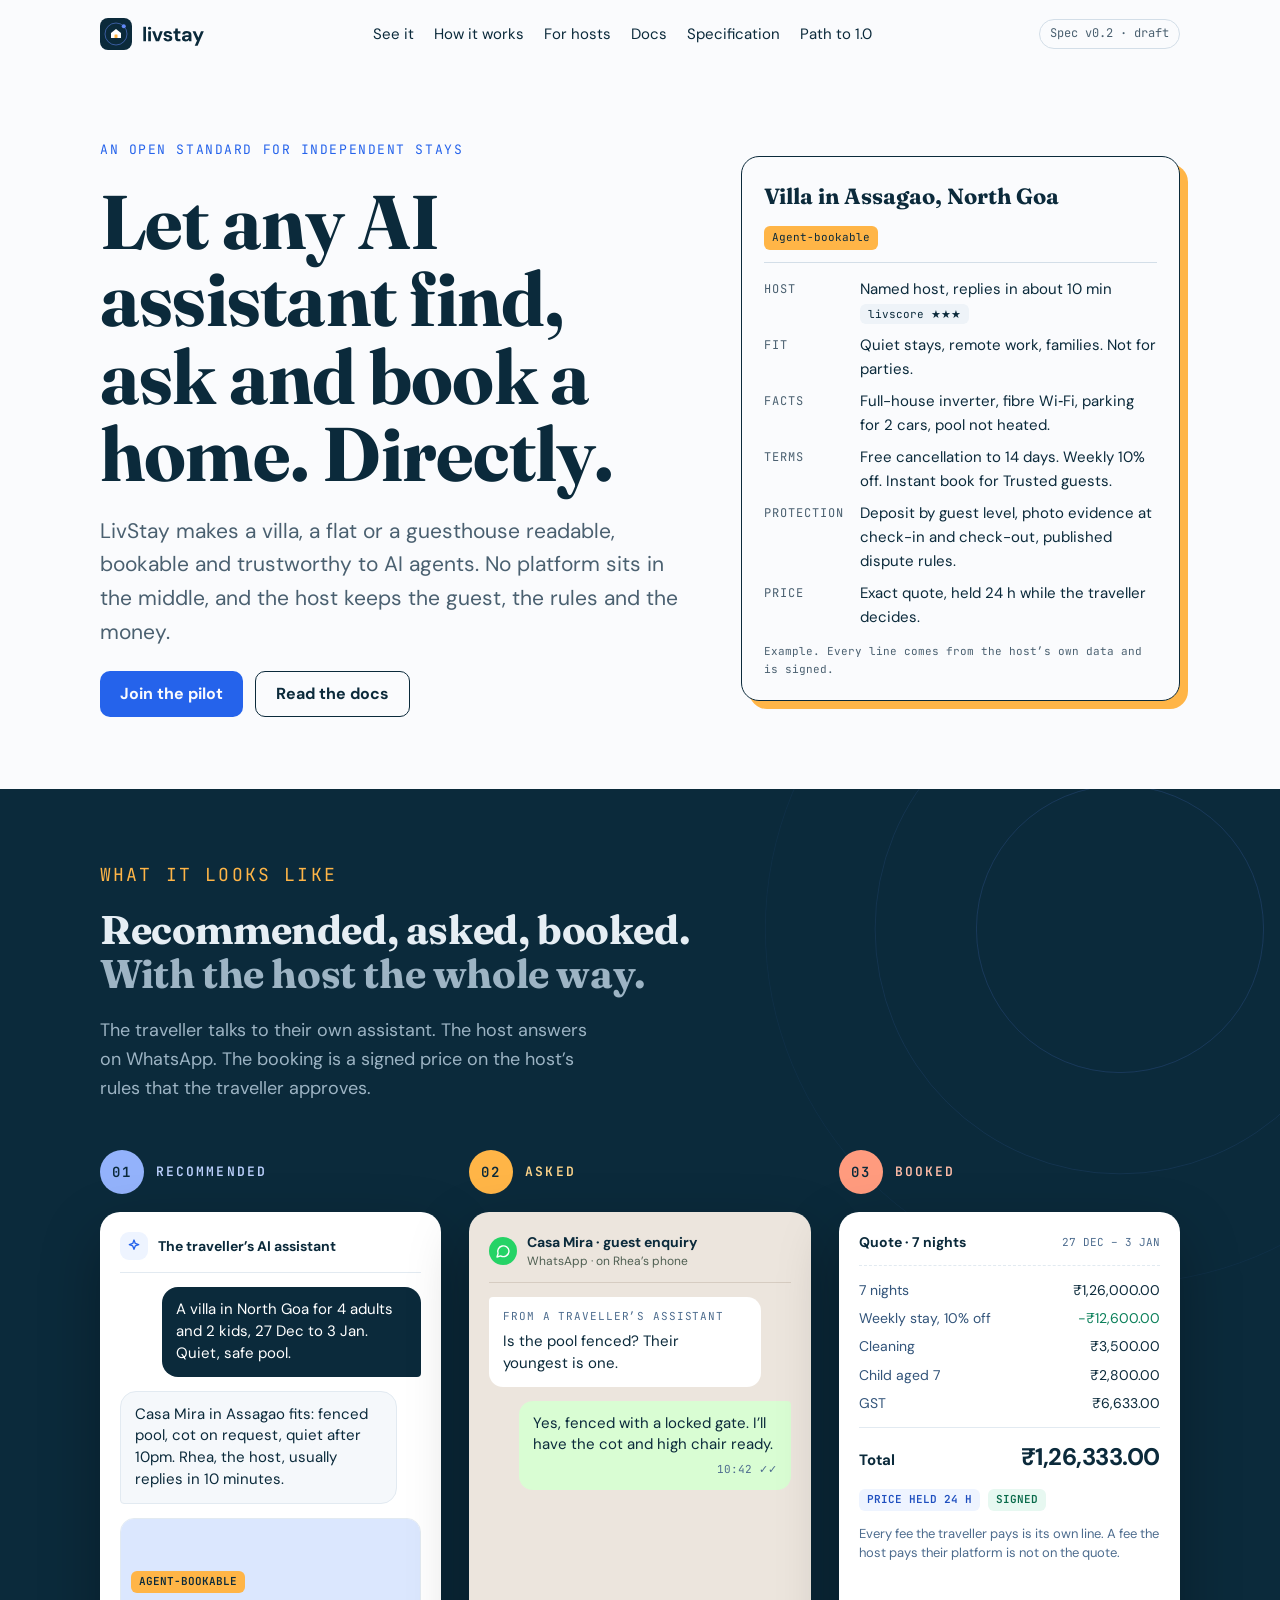
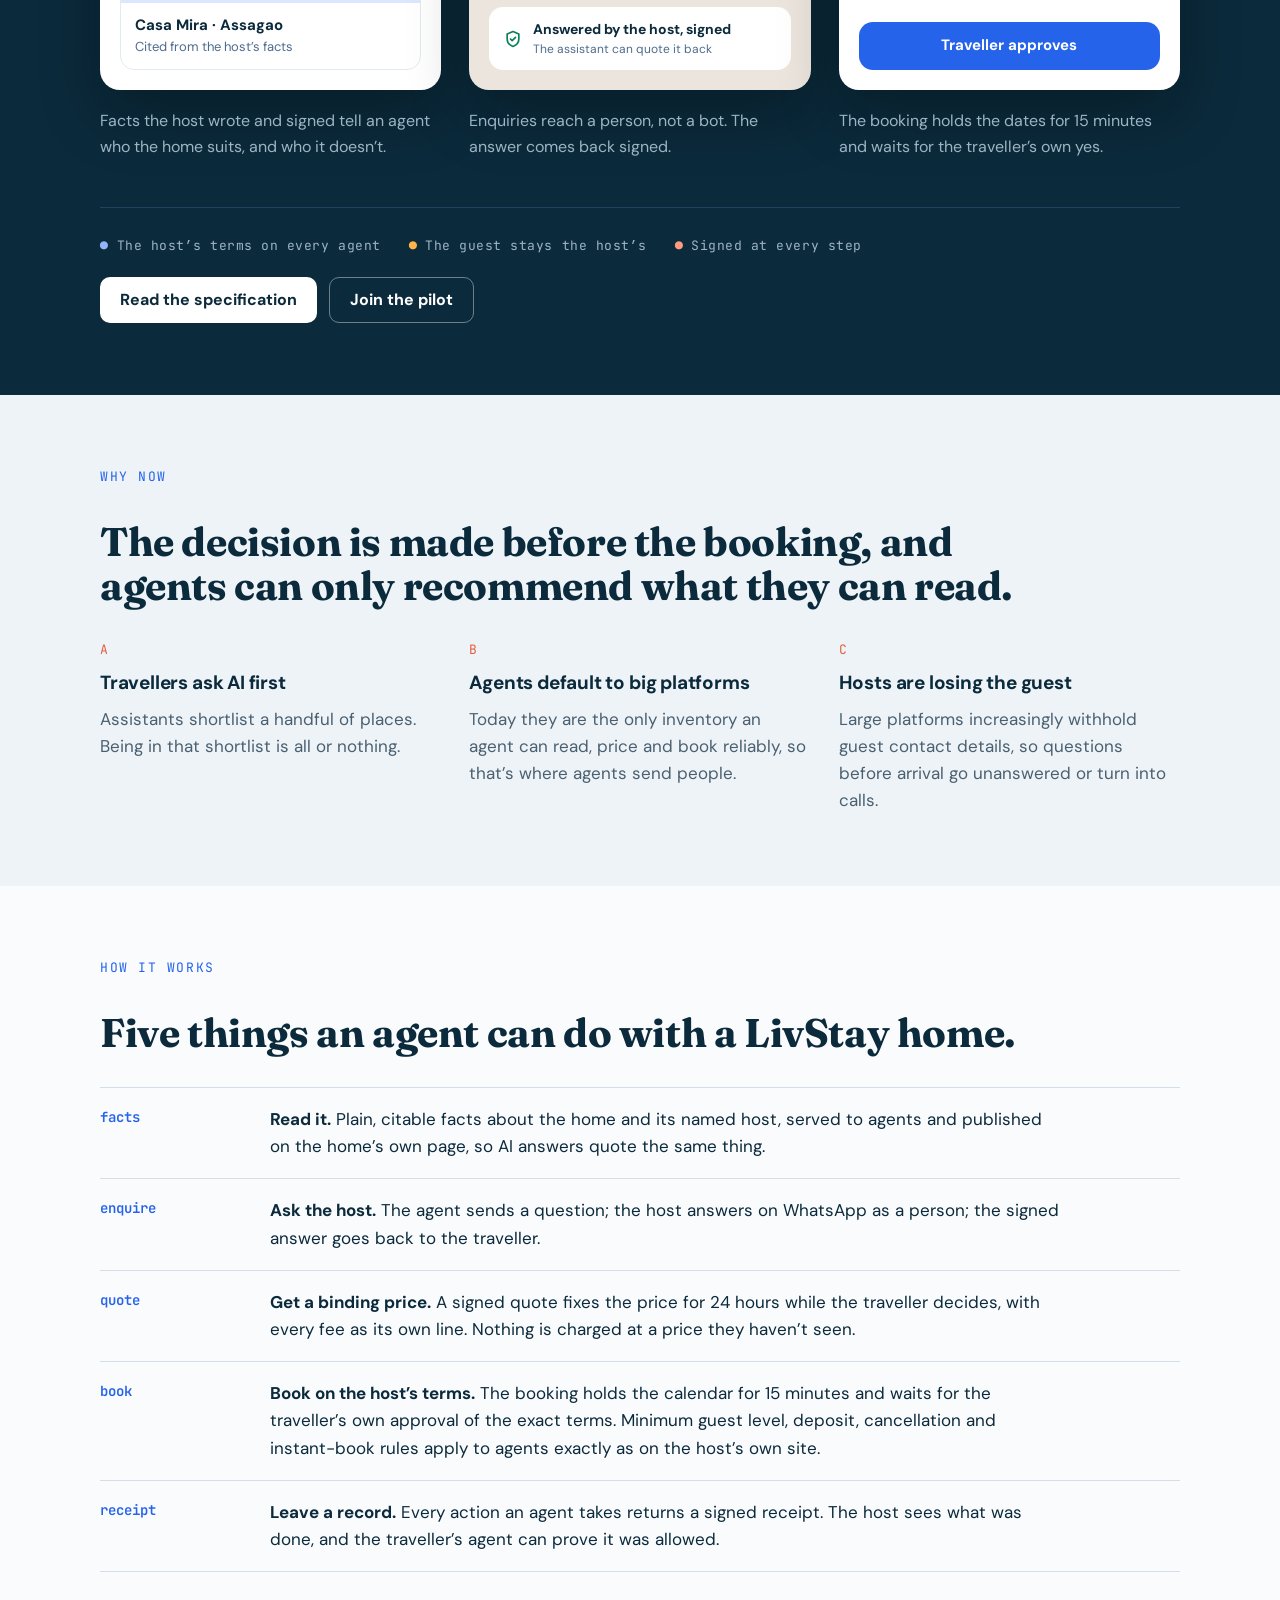
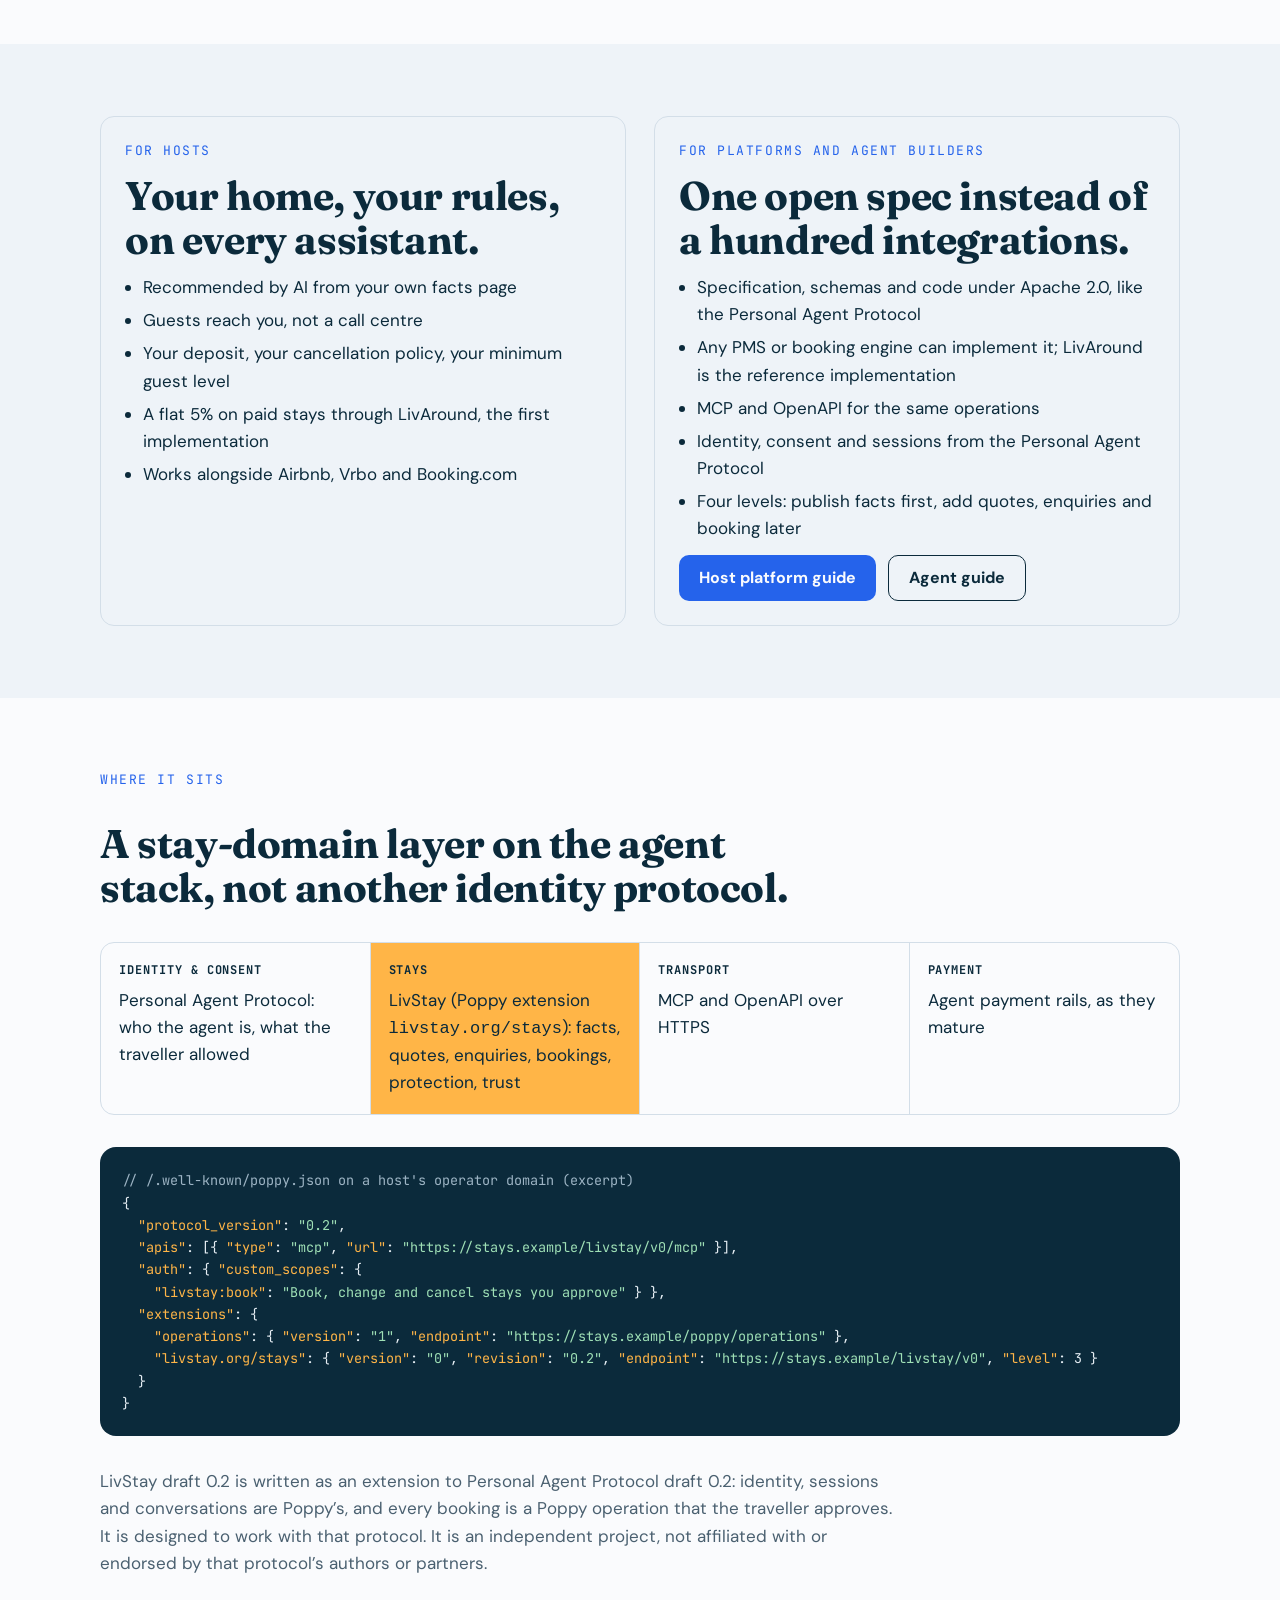
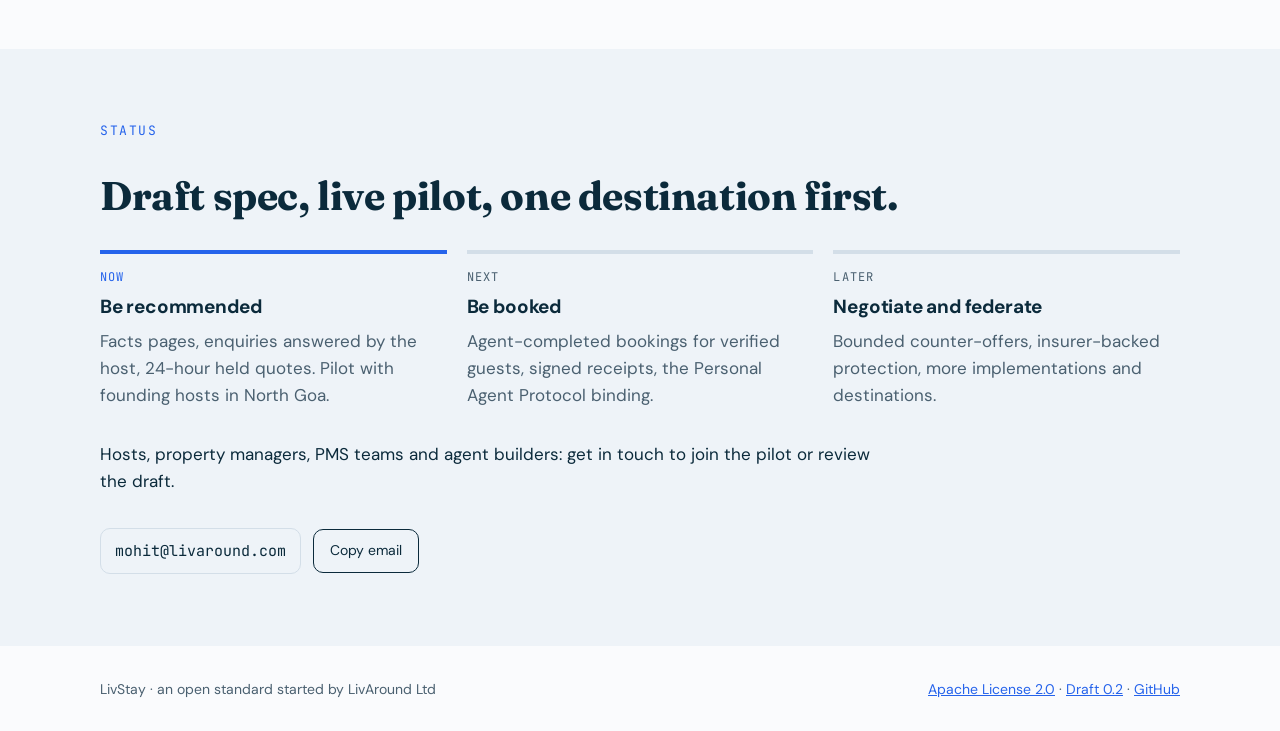
==== commit 6b3a0e07: "Brand: LivStay logo, a LivAround variant Same tile, orbit and house as the LivAround mark (Horizon t" ====
--- a/docs/index.html
+++ b/docs/index.html
@@ -1,6 +1,6 @@
 <!doctype html>
 <html lang="en"><head><meta charset="utf-8"><meta name="viewport" content="width=device-width, initial-scale=1, viewport-fit=cover">
-<link rel="canonical" href="https://livstay.org/">
+<link rel="canonical" href="https://livstay.org/"><link rel="icon" href="brand/favicon.svg" type="image/svg+xml"><link rel="icon" href="brand/favicon-32.png" sizes="32x32" type="image/png"><link rel="apple-touch-icon" href="brand/apple-touch-icon.png"><meta property="og:image" content="https://livstay.org/brand/livstay-logo-1260.png">
 <title>LivStay</title>
 <meta name="claude:viewport-fit-sides" content="cover">
 <meta name="description" content="LivStay is an open standard that makes independent homes readable, bookable and trustworthy to any AI assistant, with no platform in the middle.">
@@ -43,7 +43,9 @@
 .muted{color:var(--muted)}
 nav.top .wrap{padding-block:18px;flex-direction:row;align-items:center;justify-content:space-between;gap:16px;flex-wrap:wrap}
 .mark{font-family:var(--display);font-weight:700;font-size:24px;color:var(--fg);text-decoration:none;display:flex;align-items:center;gap:10px}
-.mark i{width:14px;height:14px;border-radius:50%;background:var(--sun);display:inline-block}
+.mark .logo{display:block;height:32px;width:auto}
+@media (prefers-color-scheme: dark){:root:not([data-theme="light"]) .mark .logo rect:first-of-type{fill:#12314A}}
+:root[data-theme="dark"] .mark .logo rect:first-of-type{fill:#12314A}
 .navlinks{display:flex;gap:20px;flex-wrap:wrap;font-size:15px}
 .navlinks a{color:var(--fg);text-decoration:none}
 .status{font-family:var(--mono);font-size:12px;padding:4px 10px;border:1px solid var(--rule);border-radius:999px;color:var(--muted)}
@@ -149,7 +151,7 @@
 </style>
 
 <nav class="top band"><div class="wrap">
-  <a class="mark" href="#top"><i aria-hidden="true"></i>LivStay</a>
+  <a class="mark" href="#top"><svg class="logo" viewBox="0 0 210 64" height="32" role="img" aria-label="LivStay"><title>LivStay</title><rect width="64" height="64" rx="16" fill="#0B2A3B"/><circle cx="32" cy="32" r="22" fill="none" stroke="#6389F7" stroke-width="1.5" stroke-opacity="0.7"/><path d="M22 30L32 22L42 30V40H22Z" fill="#FFFFFF"/><rect x="29" y="33" width="6" height="7" rx="1" fill="#FFB547"/><circle cx="47.556" cy="16.444" r="4" fill="#6389F7"/><path fill="currentColor" d="M86.64 46.5V17.7H92.04V46.5ZM96.44000000000001 46.5V26.34H101.84V46.5ZM99.16000000000001 23.58Q97.72000000000001 23.58 96.78 22.72Q95.84 21.86 95.84 20.54Q95.84 19.22 96.78 18.36Q97.72000000000001 17.5 99.16000000000001 17.5Q100.64 17.5 101.58000000000001 18.36Q102.52000000000001 19.22 102.52000000000001 20.54Q102.52000000000001 21.86 101.58000000000001 22.72Q100.64 23.58 99.16000000000001 23.58ZM111.68 46.5 104.28 26.34H109.96000000000001L114.96000000000001 41.42L119.96000000000001 26.34H125.6L118.24 46.5ZM136.12 46.98Q133.36 46.98 131.32 46.099999999999994Q129.28 45.22 128.12 43.66Q126.96000000000001 42.1 126.80000000000001 40.14H132.16Q132.36 40.9 132.84000000000003 41.519999999999996Q133.32000000000002 42.14 134.12 42.5Q134.92000000000002 42.86 136.04000000000002 42.86Q137.12 42.86 137.8 42.56Q138.48000000000002 42.26 138.82 41.739999999999995Q139.16 41.22 139.16 40.66Q139.16 39.82 138.68 39.36Q138.20000000000002 38.9 137.28000000000003 38.620000000000005Q136.36 38.34 135.04000000000002 38.06Q133.60000000000002 37.78 132.22000000000003 37.36Q130.84 36.94 129.76 36.3Q128.68 35.66 128.04000000000002 34.66Q127.4 33.66 127.4 32.18Q127.4 30.38 128.36 28.96Q129.32000000000002 27.54 131.16000000000003 26.7Q133.0 25.86 135.60000000000002 25.86Q139.24 25.86 141.36 27.5Q143.48000000000002 29.14 143.88 32.019999999999996H138.8Q138.56 31.1 137.74 30.560000000000002Q136.92000000000002 30.02 135.56 30.02Q134.12 30.02 133.36 30.54Q132.60000000000002 31.060000000000002 132.60000000000002 31.9Q132.60000000000002 32.46 133.10000000000002 32.900000000000006Q133.60000000000002 33.34 134.52 33.64Q135.44 33.94 136.76000000000002 34.22Q139.08 34.7 140.84000000000003 35.32Q142.60000000000002 35.94 143.60000000000002 37.08Q144.60000000000002 38.22 144.60000000000002 40.38Q144.60000000000002 42.3 143.56 43.8Q142.52 45.3 140.62 46.14Q138.72 46.98 136.12 46.98ZM157.24 46.5Q155.12 46.5 153.54000000000002 45.84Q151.96 45.18 151.08 43.64Q150.20000000000002 42.1 150.20000000000002 39.42V30.86H146.76000000000002V26.34H150.20000000000002L150.8 20.86H155.60000000000002V26.34H160.92000000000002V30.86H155.60000000000002V39.5Q155.60000000000002 40.86 156.20000000000002 41.379999999999995Q156.8 41.9 158.24 41.9H160.88V46.5ZM171.28 46.98Q168.76 46.98 167.12 46.16Q165.48 45.34 164.7 43.96Q163.92000000000002 42.58 163.92000000000002 40.9Q163.92000000000002 39.06 164.86 37.66Q165.8 36.26 167.7 35.459999999999994Q169.6 34.66 172.48000000000002 34.66H177.48000000000002Q177.48000000000002 33.18 177.08 32.2Q176.68 31.22 175.84 30.74Q175.0 30.259999999999998 173.6 30.259999999999998Q172.08 30.259999999999998 171.02 30.919999999999998Q169.96 31.58 169.72 32.94H164.48Q164.68 30.78 165.9 29.200000000000003Q167.12 27.62 169.14 26.740000000000002Q171.16 25.86 173.64000000000001 25.86Q176.48000000000002 25.86 178.56 26.82Q180.64000000000001 27.78 181.76 29.58Q182.88 31.38 182.88 34.019999999999996V46.5H178.32L177.72 43.42Q177.28 44.22 176.68 44.86Q176.08 45.5 175.28000000000003 45.980000000000004Q174.48000000000002 46.46 173.48000000000002 46.72Q172.48000000000002 46.98 171.28 46.98ZM172.56 42.82Q173.6 42.82 174.42000000000002 42.44Q175.24 42.06 175.84 41.400000000000006Q176.44 40.74 176.78 39.879999999999995Q177.12 39.019999999999996 177.24 38.019999999999996V37.980000000000004H173.12Q171.88 37.980000000000004 171.1 38.28Q170.32 38.58 169.95999999999998 39.14Q169.6 39.7 169.6 40.42Q169.6 41.22 169.95999999999998 41.739999999999995Q170.32 42.26 171.0 42.54Q171.68 42.82 172.56 42.82ZM189.48 55.3 194.36 44.26H193.16L185.08 26.34H190.96L196.72 39.34L201.92000000000002 26.34H207.64L195.2 55.3Z"/></svg></a>
   <div class="navlinks"><a href="#journey">See it</a><a href="#how">How it works</a><a href="#hosts">For hosts</a><a href="docs/introduction.html">Docs</a><a href="docs/specification.html">Specification</a><a href="docs/path-to-1.html">Path to 1.0</a></div>
   <span class="status">Spec v0.2 · draft</span>
 </div></nav>
